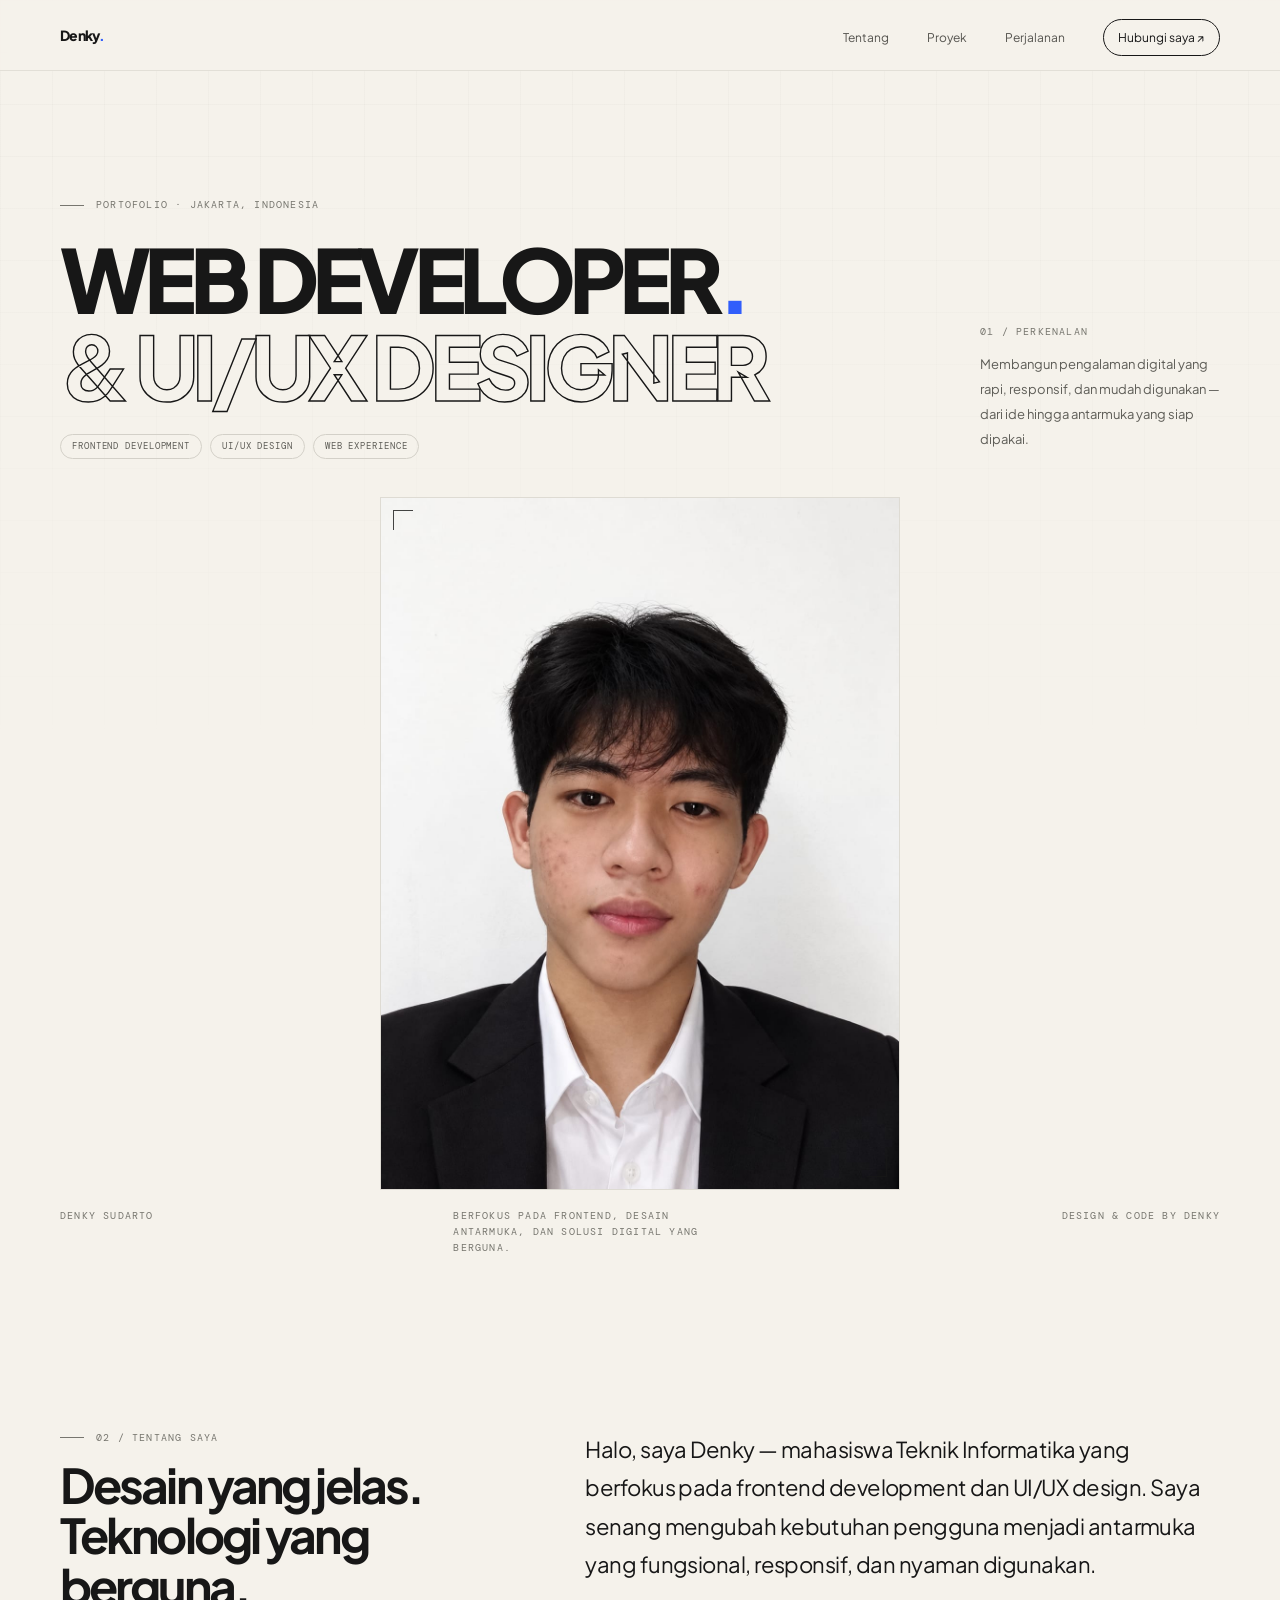
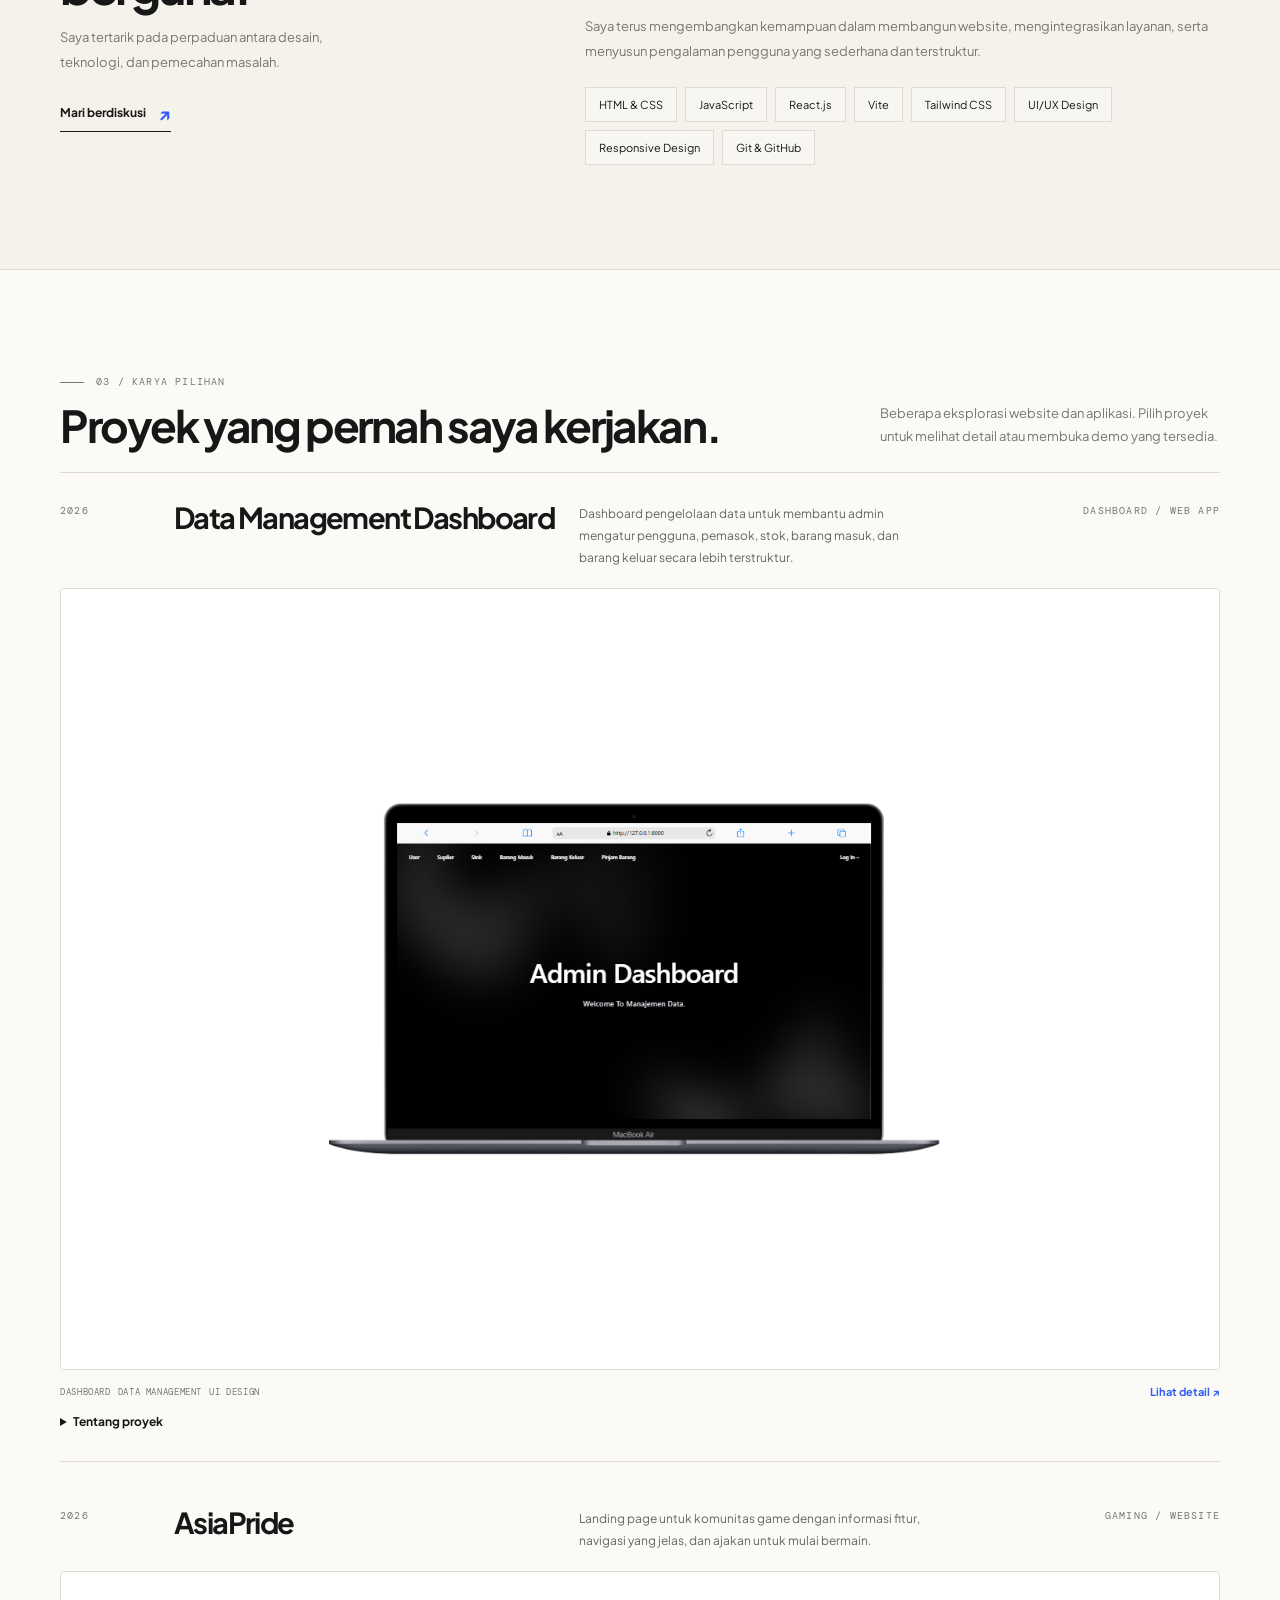
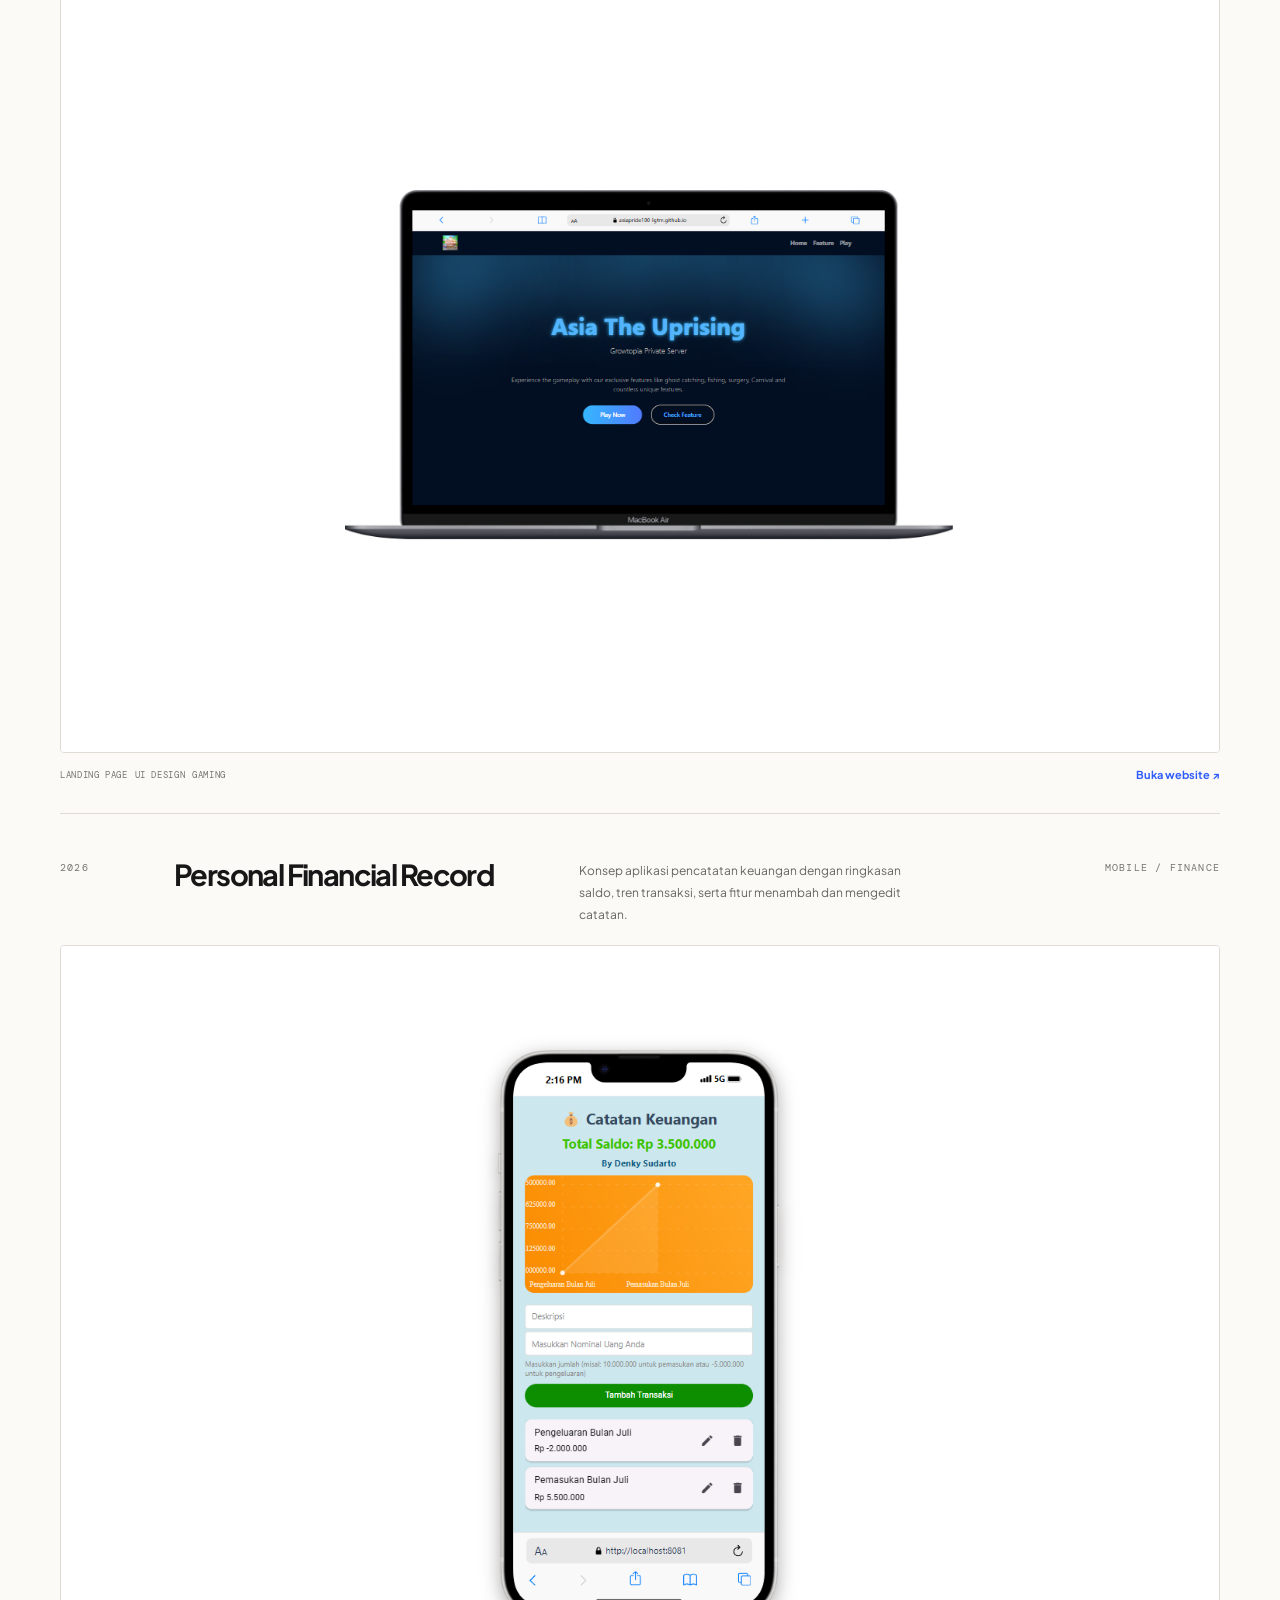
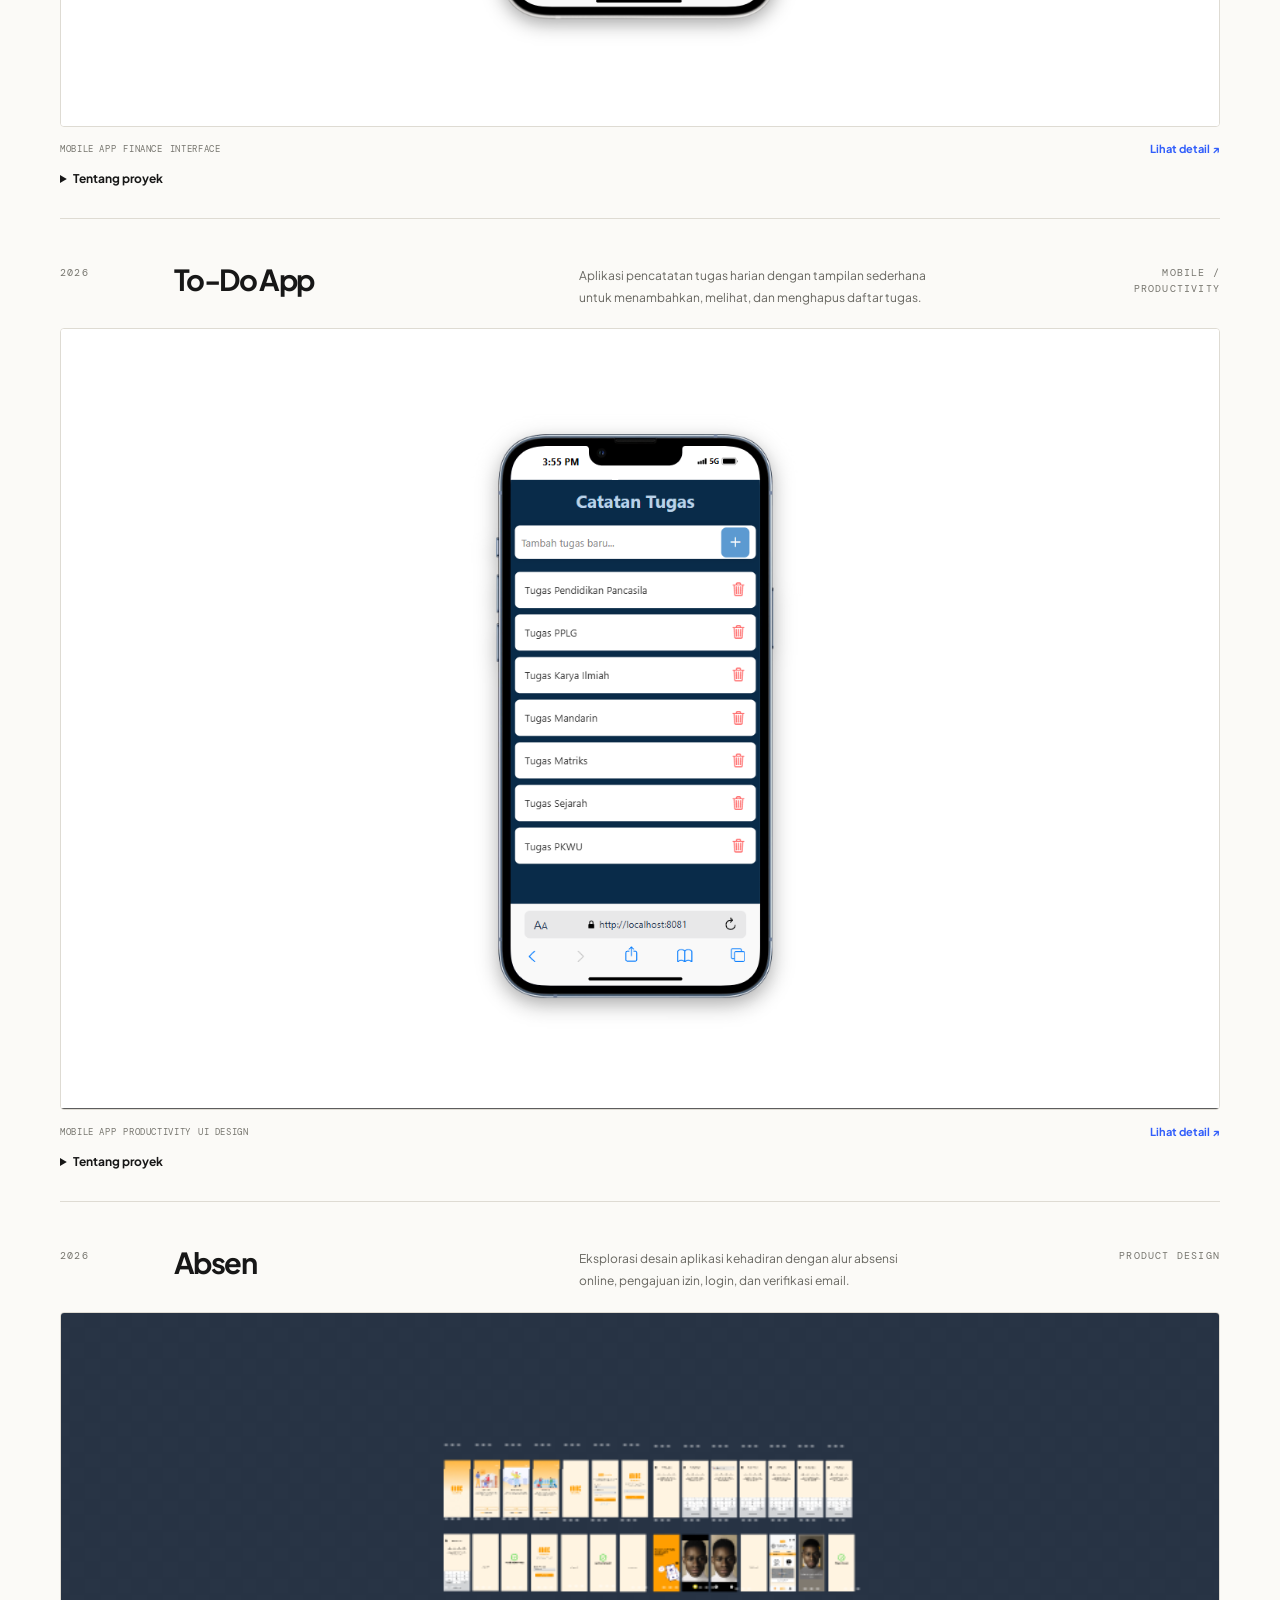
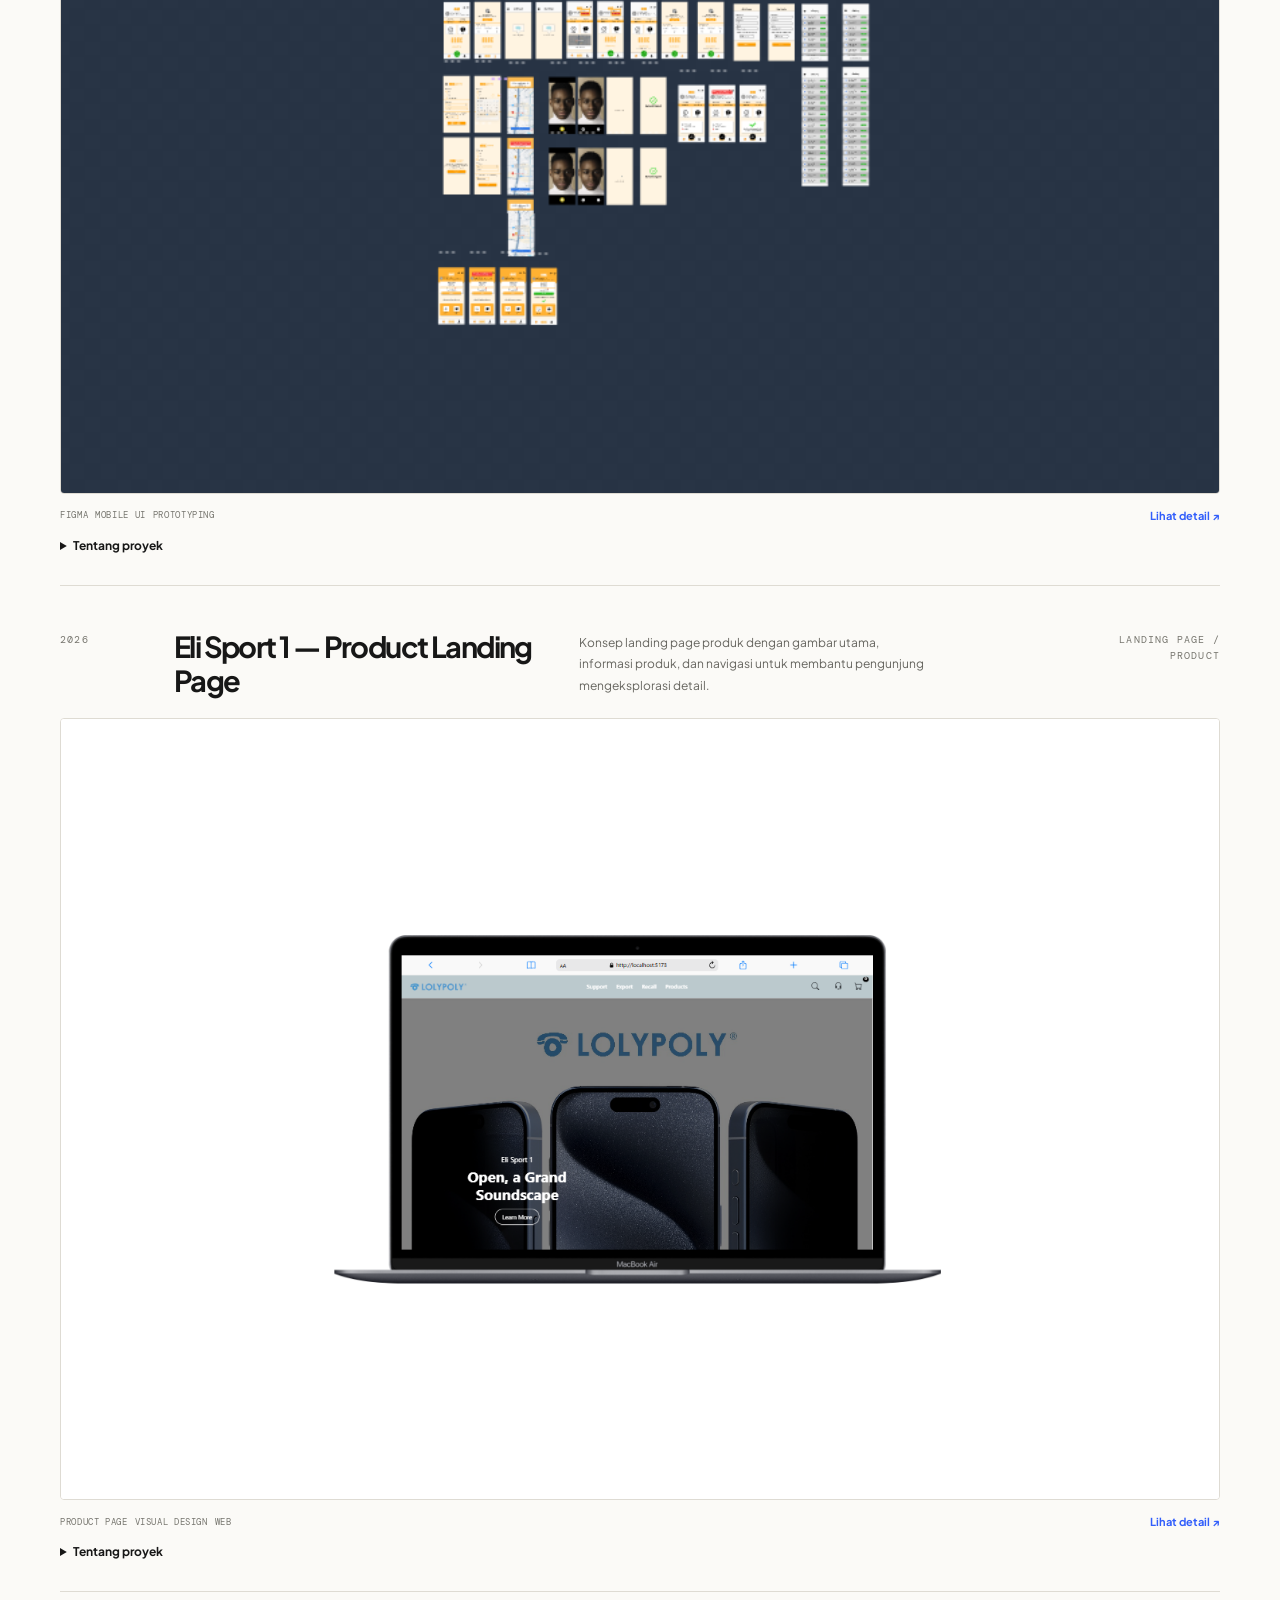
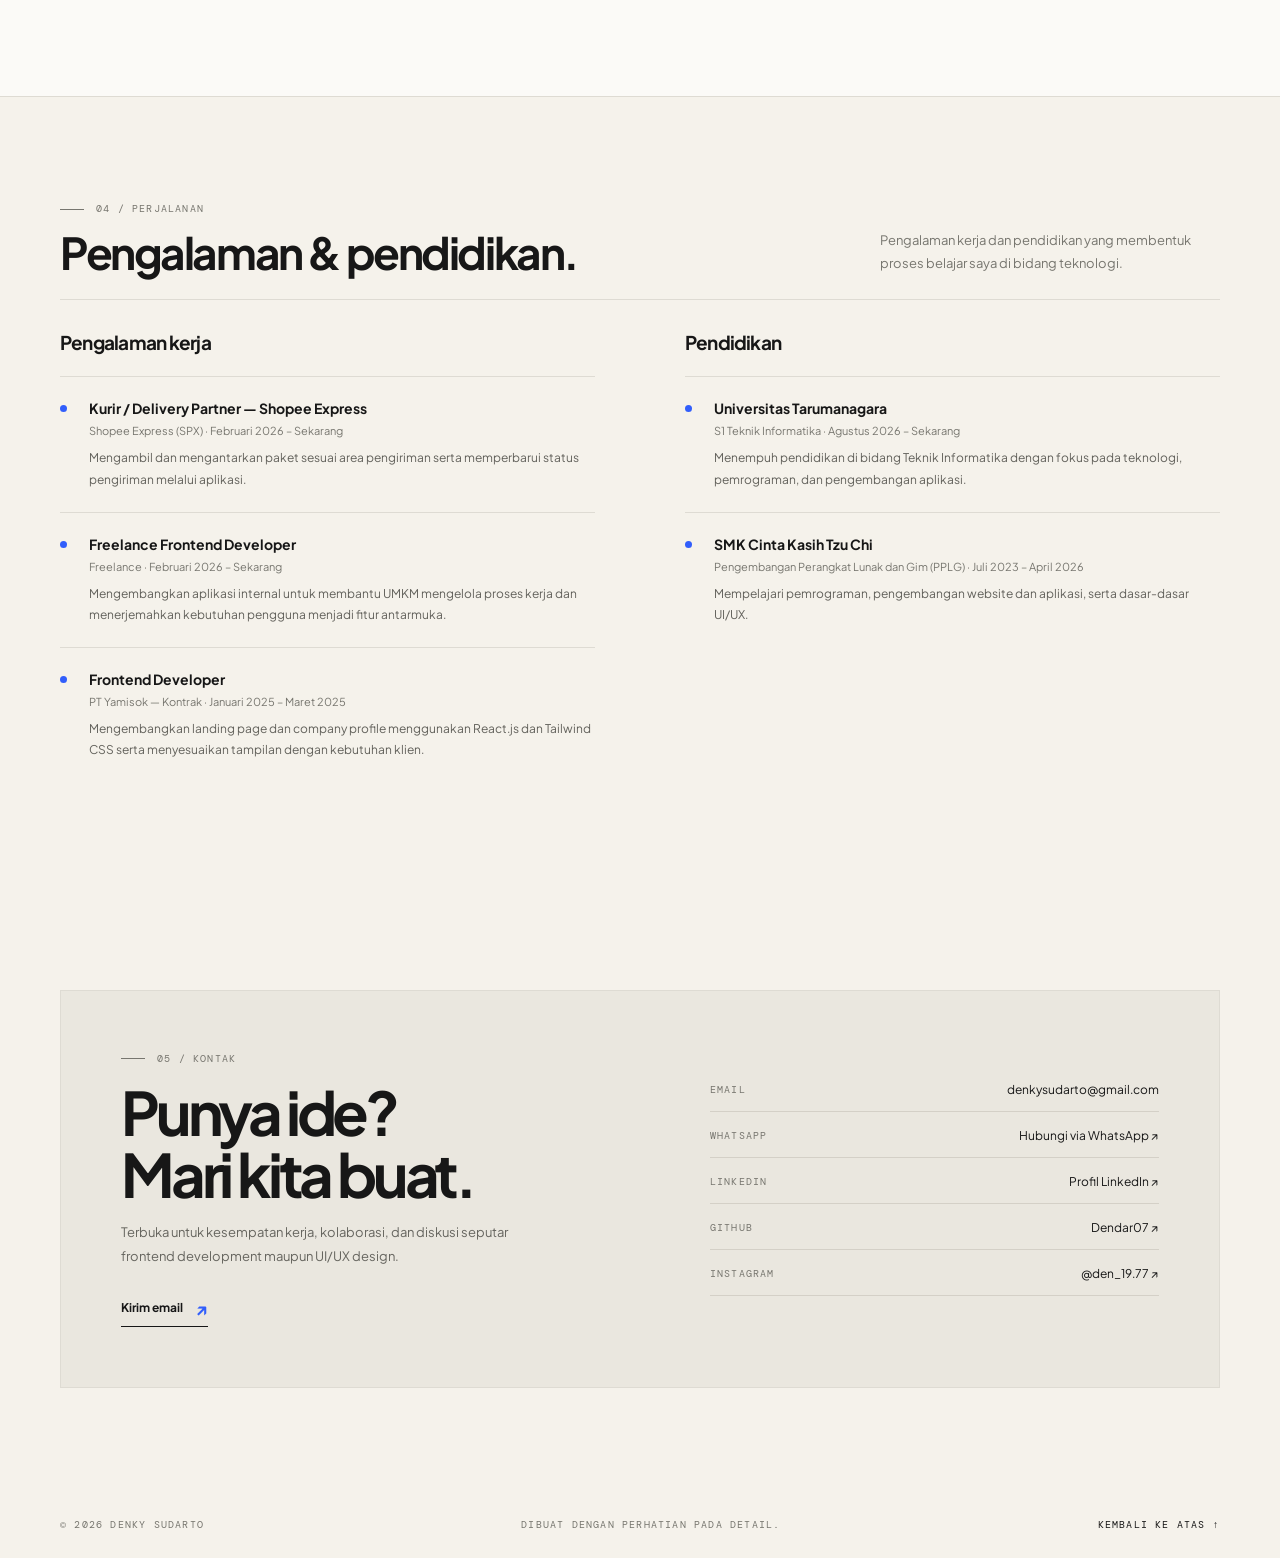
==== index_denky_updated.html @ bfb226ab "feat: improve PWA install support" ====
<!DOCTYPE html>
<html lang="id">
<head>
  <meta charset="UTF-8">
  <meta name="viewport" content="width=device-width, initial-scale=1">
  <meta name="theme-color" content="#f5f2eb">
  <meta name="description" content="Portofolio Denky Sudarto — mahasiswa Teknik Informatika, frontend developer, dan UI/UX designer.">
  <meta name="author" content="Denky Sudarto">
  <title>Denky Sudarto — Portfolio</title>

  <!-- Fast, readable typography with a system fallback if the font CDN is unavailable -->
  <link rel="preconnect" href="https://fonts.googleapis.com">
  <link rel="preconnect" href="https://fonts.gstatic.com" crossorigin>
  <link href="https://fonts.googleapis.com/css2?family=DM+Mono:wght@400;500&family=Plus+Jakarta+Sans:wght@400;500;600;700;800&display=swap" rel="stylesheet">

  <style>
    :root {
      color-scheme: light;
      --paper: #f5f2eb;
      --paper-soft: #fbfaf7;
      --ink: #171717;
      --muted: #77766f;
      --line: #dedbd3;
      --blue: #315efb;
      --blue-soft: #e8edff;
      --max: 1160px;
      --mono: "DM Mono", "SFMono-Regular", Consolas, monospace;
      --sans: "Plus Jakarta Sans", "Segoe UI", Arial, sans-serif;
    }

    *, *::before, *::after { box-sizing: border-box; }
    html { scroll-behavior: smooth; scroll-padding-top: 90px; }
    body {
      margin: 0;
      background: var(--paper);
      color: var(--ink);
      font-family: var(--sans);
      -webkit-font-smoothing: antialiased;
      text-rendering: optimizeLegibility;
    }
    body::before {
      content: "";
      position: fixed;
      inset: 0;
      pointer-events: none;
      z-index: -1;
      background-image:
        linear-gradient(to right, rgba(23,23,23,.025) 1px, transparent 1px),
        linear-gradient(to bottom, rgba(23,23,23,.025) 1px, transparent 1px);
      background-size: 52px 52px;
      mask-image: linear-gradient(to bottom, black, transparent 88%);
    }
    img { display: block; max-width: 100%; }
    a { color: inherit; text-decoration: none; }
    button, a { -webkit-tap-highlight-color: transparent; }
    button { font: inherit; }
    ::selection { background: var(--blue); color: white; }

    .container { width: min(var(--max), calc(100% - 64px)); margin-inline: auto; }
    .mono {
      font-family: var(--mono);
      text-transform: uppercase;
      letter-spacing: .12em;
      font-size: 10px;
      line-height: 1.6;
    }
    .muted { color: var(--muted); }
    .blue { color: var(--blue); }
    .eyebrow { display: flex; align-items: center; gap: 12px; color: var(--muted); }
    .eyebrow::before { content: ""; width: 24px; height: 1px; background: currentColor; }
    .section { padding-block: 104px; }
    .section-heading {
      display: flex; justify-content: space-between; align-items: end; gap: 24px;
      padding-bottom: 24px; border-bottom: 1px solid var(--line); margin-bottom: 30px;
    }
    .section-heading h2 { font-size: clamp(28px, 4vw, 44px); letter-spacing: -.055em; line-height: 1.05; margin: 12px 0 0; }
    .section-heading p { max-width: 340px; margin: 0; color: var(--muted); font-size: 13px; line-height: 1.8; }

    /* Navigation */
    .site-header {
      position: sticky; top: 0; z-index: 20;
      background: rgba(245,242,235,.88); backdrop-filter: blur(16px);
      border-bottom: 1px solid rgba(222,219,211,.8);
    }
    .nav { min-height: 70px; display: flex; align-items: center; justify-content: space-between; gap: 24px; }
    .brand { font-size: 14px; font-weight: 800; letter-spacing: -.05em; }
    .brand span { color: var(--blue); }
    .nav-links { display: flex; align-items: center; gap: clamp(18px, 3vw, 38px); padding: 0; margin: 0; list-style: none; }
    .nav-links a { color: #55544f; font-size: 12px; transition: color .2s ease; }
    .nav-links a:hover, .nav-links a:focus-visible { color: var(--blue); }
    .nav-contact { border: 1px solid var(--ink); padding: 10px 14px; border-radius: 999px; color: var(--ink) !important; }
    .menu-toggle { display: none; border: 1px solid var(--line); background: transparent; border-radius: 999px; padding: 9px 13px; cursor: pointer; }

    /* Hero */
    .hero { padding-top: clamp(68px, 10vw, 126px); padding-bottom: 70px; }
    .hero-top { display: grid; grid-template-columns: 1fr minmax(160px, 250px); align-items: end; gap: 30px; }
    .hero h1 {
      max-width: 850px; margin: 22px 0 20px;
      font-size: clamp(44px, 7.2vw, 88px); line-height: .99;
      font-weight: 800; letter-spacing: -.075em;
    }
    .hero h1 .outline { color: transparent; -webkit-text-stroke: 1.4px var(--ink); }
    .hero-intro { max-width: 240px; justify-self: end; margin-bottom: 8px; }
    .hero-intro p { margin: 12px 0 0; font-size: 13px; line-height: 1.9; color: #5e5d57; }
    .tag-row { display: flex; flex-wrap: wrap; gap: 8px; margin-top: 25px; }
    .tag {
      display: inline-flex; align-items: center; border: 1px solid #d3d0c8;
      border-radius: 999px; padding: 7px 11px; color: #5e5d57;
      font: 9px/1 var(--mono); letter-spacing: .1em; text-transform: uppercase;
    }

.hero-image-wrap {
  position: relative;
  width: 100%;
  max-width: 520px;
  margin: 38px auto 0;
  overflow: hidden;
  border: 1px solid var(--line);
  background: #f5f2eb;
}

.hero-image {
  display: block;
  width: 100%;
  height: auto;
  aspect-ratio: 3 / 4;
  object-fit: cover;
  object-position: center 30%;
  border: 0;
  background: #f5f2eb;
}
    .image-corner { position: absolute; width: 20px; height: 20px; border-color: white; opacity: .8; }
    .image-corner.tl { top: 12px; left: 12px; border-top: 1px solid; border-left: 1px solid; }
    .image-corner.br { bottom: 12px; right: 12px; border-bottom: 1px solid; border-right: 1px solid; }
    .hero-caption { display: grid; grid-template-columns: 1fr 1fr 1fr; align-items: start; gap: 20px; padding-top: 18px; }
    .hero-caption p { margin: 0; }
    .hero-caption .arrow { font-size: 25px; line-height: 1; }
    .hero-caption .caption-main { max-width: 250px; color: var(--muted); }
    .hero-caption .caption-end { justify-self: end; text-align: right; color: var(--muted); }

    /* About */
    .about-grid { display: grid; grid-template-columns: .8fr 1.2fr; gap: clamp(38px, 8vw, 110px); align-items: start; }
    .about-aside { position: sticky; top: 110px; }
    .about-aside h2 { margin: 14px 0; font-size: clamp(30px, 4vw, 48px); line-height: 1.05; letter-spacing: -.06em; }
    .about-aside p { color: var(--muted); font-size: 13px; line-height: 1.9; max-width: 300px; }
    .text-link { display: inline-flex; align-items: center; gap: 12px; margin-top: 14px; padding-bottom: 7px; border-bottom: 1px solid var(--ink); font-size: 12px; font-weight: 700; }
    .text-link span { color: var(--blue); font-size: 18px; transition: transform .2s; }
    .text-link:hover span { transform: translate(3px, -3px); }
    .about-copy { font-size: clamp(17px, 2vw, 22px); line-height: 1.75; letter-spacing: -.025em; margin: 0 0 30px; }
    .skill-list { display: flex; flex-wrap: wrap; gap: 8px; padding: 0; margin: 24px 0 0; list-style: none; }
    .skill-list li { padding: 10px 13px; border: 1px solid var(--line); background: rgba(255,255,255,.35); font-size: 11px; }

    /* Projects */
    .projects { background: var(--paper-soft); border-block: 1px solid var(--line); }
    .project-list { display: grid; gap: 46px; }
    .project { padding-bottom: 32px; border-bottom: 1px solid var(--line); }
    .project-meta {
      display: grid; grid-template-columns: 90px minmax(170px, .8fr) minmax(180px, 1fr) 140px;
      align-items: start; gap: 24px; margin-bottom: 20px;
    }
    .project-year, .project-type { color: var(--muted); }
    .project-title { margin: -3px 0 0; font-size: clamp(20px, 2.5vw, 29px); line-height: 1.2; letter-spacing: -.055em; }
    .project-description { margin: 0; max-width: 350px; color: #66655f; font-size: 12px; line-height: 1.8; }
    .project-type { text-align: right; }
    .project-visual {
      position: relative; display: block; overflow: hidden; border-radius: 4px;
      background: #e6e3dc; border: 1px solid var(--line);
    }
    .project-visual img {
      width: 100%; aspect-ratio: 2.05 / 1; object-fit: cover;
      transition: transform .55s cubic-bezier(.2,.7,.2,1); background: #e6e3dc;
    }
    .project-visual:hover img { transform: scale(1.025); }
    .project-visual::after { content: "↗"; position: absolute; right: 18px; bottom: 18px; width: 38px; height: 38px; display: grid; place-items: center; border-radius: 50%; background: var(--paper); color: var(--ink); font-size: 19px; opacity: 0; transform: translateY(5px); transition: .2s ease; }
    .project-visual:hover::after, .project-visual:focus-visible::after { opacity: 1; transform: translateY(0); }
    .project-bottom { display: flex; justify-content: space-between; gap: 18px; align-items: center; margin-top: 15px; }
    .tech-tags { display: flex; flex-wrap: wrap; gap: 7px; }
    .tech-tags span { color: var(--muted); font: 9px var(--mono); text-transform: uppercase; letter-spacing: .07em; }
    .project-link { color: var(--blue); font-size: 11px; font-weight: 700; white-space: nowrap; }

    /* Experience / education */
    .timeline-grid { display: grid; grid-template-columns: 1fr 1fr; gap: clamp(35px, 7vw, 90px); }
    .timeline-column h3 { font-size: 19px; letter-spacing: -.04em; margin: 0 0 22px; }
    .timeline-item { display: grid; grid-template-columns: 14px 1fr; gap: 15px; padding: 21px 0; border-top: 1px solid var(--line); }
    .timeline-dot { width: 7px; height: 7px; margin-top: 7px; border-radius: 50%; background: var(--blue); }
    .timeline-item h4 { margin: 0; font-size: 14px; line-height: 1.5; }
    .timeline-meta { margin: 5px 0; color: var(--muted); font-size: 11px; }
    .timeline-date { color: var(--muted); }
    .timeline-item p:last-child { margin: 10px 0 0; color: #62615b; font-size: 12px; line-height: 1.8; }

    /* Contact / footer */
    .contact-panel { display: grid; grid-template-columns: 1.1fr .9fr; gap: 40px; padding: clamp(28px, 5vw, 60px); background: #eae7df; border: 1px solid var(--line); }
    .contact-panel h2 { max-width: 560px; margin: 14px 0; font-size: clamp(34px, 5vw, 60px); line-height: 1.04; letter-spacing: -.07em; }
    .contact-panel p { max-width: 410px; color: #66655f; font-size: 13px; line-height: 1.9; }
    .contact-details { display: flex; flex-direction: column; justify-content: center; gap: 16px; }
    .contact-row { display: flex; justify-content: space-between; gap: 18px; padding-bottom: 13px; border-bottom: 1px solid #d4d0c7; font-size: 12px; }
    .contact-row span:first-child { color: var(--muted); }
    .contact-row a { text-align: right; overflow-wrap: anywhere; }
    .contact-row a:hover { color: var(--blue); }
    .footer { padding-block: 25px; }
    .footer-inner { display: flex; justify-content: space-between; gap: 20px; color: var(--muted); }
    .footer p { margin: 0; }
    .back-top { color: var(--ink); }

    /* Reveal is intentionally subtle and degrades gracefully without JS */
    .reveal { opacity: 1; transform: none; }
    .js .reveal { opacity: 0; transform: translateY(14px); transition: opacity .65s ease, transform .65s ease; }
    .js .reveal.is-visible { opacity: 1; transform: translateY(0); }

    @media (prefers-reduced-motion: reduce) {
      *, *::before, *::after { scroll-behavior: auto !important; animation-duration: .01ms !important; transition-duration: .01ms !important; }
      .js .reveal { opacity: 1; transform: none; }
    }
    @media (max-width: 800px) {
      .container { width: min(100% - 40px, var(--max)); }
      .section { padding-block: 76px; }
      .hero-top { grid-template-columns: 1fr; gap: 8px; }
      .hero-intro { justify-self: start; max-width: 420px; }
      .hero h1 { font-size: clamp(42px, 10vw, 72px); }
      .hero-caption { grid-template-columns: 30px 1fr; }
      .hero-caption .caption-end { display: none; }
      .about-grid { grid-template-columns: 1fr; gap: 26px; }
      .about-aside { position: static; }
      .about-aside p { max-width: 500px; }
      .project-meta { grid-template-columns: 60px 1fr; gap: 10px 18px; }
      .project-title { grid-column: 2; grid-row: 1; }
      .project-year { grid-column: 1; grid-row: 1; }
      .project-description { grid-column: 2; }
      .project-type { grid-column: 2; text-align: left; }
      .timeline-grid { gap: 35px; }
      .contact-panel { grid-template-columns: 1fr; }
    }
    @media (max-width: 600px) {
      .container { width: calc(100% - 32px); }
      .nav { min-height: 62px; }
      .menu-toggle { display: inline-flex; }
      .nav-links {
        display: none; position: absolute; top: 61px; left: 0; right: 0;
        flex-direction: column; align-items: stretch; gap: 0; padding: 8px 16px 16px;
        background: var(--paper); border-bottom: 1px solid var(--line);
      }
      .nav-links.open { display: flex; }
      .nav-links li a { display: block; padding: 13px 4px; }
      .nav-contact { border: 0; padding: 13px 4px; }
      .hero { padding-top: 64px; padding-bottom: 45px; }
      .hero h1 { font-size: clamp(38px, 11vw, 58px); }
      .hero-image { height: 260px; }
        .hero-image-wrap {
    max-width: 100%;
    margin: 24px auto 0;
  }
      .hero-caption { padding-top: 14px; }
      .section { padding-block: 62px; }
      .section-heading { display: block; }
      .section-heading p { margin-top: 16px; }
      .project-list { gap: 32px; }
      .project-visual img { aspect-ratio: 1.25 / 1; }
      .project-bottom { align-items: flex-start; flex-direction: column; }
      .timeline-grid { grid-template-columns: 1fr; }
      .contact-panel { padding: 24px 20px; }
      .footer-inner { flex-direction: column; }
    }
  </style>
  <script>document.documentElement.classList.add('js');</script>
</head>
<body id="top">
  <header class="site-header">
    <nav class="nav container" aria-label="Navigasi utama">
      <a class="brand" href="#top" aria-label="Denky, kembali ke atas">Denky<span>.</span></a>
      <button class="menu-toggle" type="button" aria-expanded="false" aria-controls="nav-links">Menu</button>
      <ul class="nav-links" id="nav-links">
        <li><a href="#about">Tentang</a></li>
        <li><a href="#projects">Proyek</a></li>
        <li><a href="#experience">Perjalanan</a></li>
        <li><a class="nav-contact" href="#contact">Hubungi saya ↗</a></li>
      </ul>
    </nav>
  </header>

  <main>
    <section class="hero container" id="home">
      <div class="hero-top">
        <div>
          <div class="eyebrow mono">Portofolio · Jakarta, Indonesia</div>
          <h1>WEB DEVELOPER<span class="blue">.</span><br><span class="outline">& UI/UX DESIGNER</span></h1>
          <div class="tag-row" aria-label="Fokus keahlian">
            <span class="tag">Frontend Development</span>
            <span class="tag">UI/UX Design</span>
            <span class="tag">Web Experience</span>
          </div>
        </div>
        <aside class="hero-intro">
          <span class="mono muted">01 / Perkenalan</span>
          <p>Membangun pengalaman digital yang rapi, responsif, dan mudah digunakan — dari ide hingga antarmuka yang siap dipakai.</p>
        </aside>
      </div>

      <div class="hero-image-wrap reveal">
        <!-- Keep the existing image path from your project. Replace it with your preferred portrait if needed. -->
        <img class="hero-image" src="images/about-photo.jpg" alt="Foto Denky Sudarto" fetchpriority="high" decoding="async" width="1600" height="800"
             onerror="this.onerror=null;this.src='images/about-photo@2x.jpg';">
        <span class="image-corner tl" aria-hidden="true"></span>
        <span class="image-corner br" aria-hidden="true"></span>
      </div>
      <div class="hero-caption">
        <p class="mono caption-main">Denky Sudarto</p>
        <p class="mono caption-main">Berfokus pada frontend, desain antarmuka, dan solusi digital yang berguna.</p>
        <p class="mono caption-end">Design & code by Denky</p>
      </div>
    </section>

    <section class="section container" id="about">
      <div class="about-grid">
        <div class="about-aside reveal">
          <div class="eyebrow mono">02 / Tentang saya</div>
          <h2>Desain yang jelas.<br>Teknologi yang berguna.</h2>
          <p>Saya tertarik pada perpaduan antara desain, teknologi, dan pemecahan masalah.</p>
          <a class="text-link" href="https://wa.me/6285781839145" target="_blank" rel="noreferrer">Mari berdiskusi <span>↗</span></a>
        </div>
        <div class="reveal">
          <p class="about-copy">Halo, saya Denky — mahasiswa Teknik Informatika yang berfokus pada frontend development dan UI/UX design. Saya senang mengubah kebutuhan pengguna menjadi antarmuka yang fungsional, responsif, dan nyaman digunakan.</p>
          <p class="muted" style="font-size:13px;line-height:1.9;margin:0">Saya terus mengembangkan kemampuan dalam membangun website, mengintegrasikan layanan, serta menyusun pengalaman pengguna yang sederhana dan terstruktur.</p>
          <ul class="skill-list" aria-label="Keahlian">
            <li>HTML & CSS</li><li>JavaScript</li><li>React.js</li><li>Vite</li>
            <li>Tailwind CSS</li><li>UI/UX Design</li><li>Responsive Design</li><li>Git & GitHub</li>
          </ul>
        </div>
      </div>
    </section>

    <section class="section projects" id="projects">
      <div class="container">
        <div class="section-heading reveal">
          <div>
            <div class="eyebrow mono">03 / Karya pilihan</div>
            <h2>Proyek yang pernah saya kerjakan.</h2>
          </div>
          <p>Beberapa eksplorasi website dan aplikasi. Pilih proyek untuk melihat detail atau membuka demo yang tersedia.</p>
        </div>

        <div class="project-list">
          <article class="project reveal">
            <div class="project-meta">
              <span class="project-year mono">2026</span>
              <h3 class="project-title">Data Management Dashboard</h3>
              <p class="project-description">Dashboard pengelolaan data untuk membantu admin mengatur pengguna, pemasok, stok, barang masuk, dan barang keluar secara lebih terstruktur.</p>
              <span class="project-type mono">Dashboard / Web App</span>
            </div>
            <a class="project-visual" href="#project-dashboard" aria-label="Lihat detail Data Management Dashboard">
              <img src="images/portfolio/project-1.jpg" alt="Preview Data Management Dashboard" loading="lazy" decoding="async" width="1600" height="780">
            </a>
            <div class="project-bottom">
              <div class="tech-tags"><span>Dashboard</span><span>Data Management</span><span>UI Design</span></div>
              <a class="project-link" href="#project-dashboard">Lihat detail ↗</a>
            </div>
            <details id="project-dashboard" style="margin-top:16px">
              <summary style="cursor:pointer;font-size:12px;font-weight:700">Tentang proyek</summary>
              <p class="project-description" style="margin-top:12px">Dashboard ini dirancang untuk memudahkan akses ke data pengguna, pemasok, stok, barang masuk, barang keluar, dan peminjaman barang. Catatan teknologi pada versi sebelumnya mencakup Laravel, Tailwind CSS, dan Vue.js.</p>
            </details>
          </article>

          <article class="project reveal">
            <div class="project-meta">
              <span class="project-year mono">2026</span>
              <h3 class="project-title">AsiaPride</h3>
              <p class="project-description">Landing page untuk komunitas game dengan informasi fitur, navigasi yang jelas, dan ajakan untuk mulai bermain.</p>
              <span class="project-type mono">Gaming / Website</span>
            </div>
            <a class="project-visual" href="https://asiapride100-lgtm.github.io/asiapride/" target="_blank" rel="noreferrer" aria-label="Buka website AsiaPride">
              <img src="images/portfolio/project-2.jpg" alt="Preview website AsiaPride" loading="lazy" decoding="async" width="1600" height="780">
            </a>
            <div class="project-bottom">
              <div class="tech-tags"><span>Landing Page</span><span>UI Design</span><span>Gaming</span></div>
              <a class="project-link" href="https://asiapride100-lgtm.github.io/asiapride/" target="_blank" rel="noreferrer">Buka website ↗</a>
            </div>
          </article>

          <article class="project reveal">
            <div class="project-meta">
              <span class="project-year mono">2026</span>
              <h3 class="project-title">Personal Financial Record</h3>
              <p class="project-description">Konsep aplikasi pencatatan keuangan dengan ringkasan saldo, tren transaksi, serta fitur menambah dan mengedit catatan.</p>
              <span class="project-type mono">Mobile / Finance</span>
            </div>
            <a class="project-visual" href="#project-finance" aria-label="Lihat detail Personal Financial Record">
              <img src="images/portfolio/project-3.jpg" alt="Preview Personal Financial Record" loading="lazy" decoding="async" width="1600" height="780">
            </a>
            <div class="project-bottom">
              <div class="tech-tags"><span>Mobile App</span><span>Finance</span><span>Interface</span></div>
              <a class="project-link" href="#project-finance">Lihat detail ↗</a>
            </div>
            <details id="project-finance" style="margin-top:16px">
              <summary style="cursor:pointer;font-size:12px;font-weight:700">Tentang proyek</summary>
              <p class="project-description" style="margin-top:12px">Antarmuka aplikasi keuangan personal untuk melihat saldo, tren pemasukan dan pengeluaran, serta daftar transaksi. Deskripsi awal menyebut React Native.</p>
            </details>
          </article>

          <article class="project reveal">
            <div class="project-meta">
              <span class="project-year mono">2026</span>
              <h3 class="project-title">To-Do App</h3>
              <p class="project-description">Aplikasi pencatatan tugas harian dengan tampilan sederhana untuk menambahkan, melihat, dan menghapus daftar tugas.</p>
              <span class="project-type mono">Mobile / Productivity</span>
            </div>
            <a class="project-visual" href="#project-todo" aria-label="Lihat detail To-Do App">
              <img src="images/portfolio/project-4.jpg" alt="Preview To-Do App" loading="lazy" decoding="async" width="1600" height="780">
            </a>
            <div class="project-bottom">
              <div class="tech-tags"><span>Mobile App</span><span>Productivity</span><span>UI Design</span></div>
              <a class="project-link" href="#project-todo">Lihat detail ↗</a>
            </div>
            <details id="project-todo" style="margin-top:16px">
              <summary style="cursor:pointer;font-size:12px;font-weight:700">Tentang proyek</summary>
              <p class="project-description" style="margin-top:12px">Aplikasi tugas dengan daftar item, input untuk menambah tugas, serta aksi hapus pada setiap item. Deskripsi awal menyebut React Native.</p>
            </details>
          </article>

          <article class="project reveal">
            <div class="project-meta">
              <span class="project-year mono">2026</span>
              <h3 class="project-title">Absen</h3>
              <p class="project-description">Eksplorasi desain aplikasi kehadiran dengan alur absensi online, pengajuan izin, login, dan verifikasi email.</p>
              <span class="project-type mono">Product Design</span>
            </div>
            <a class="project-visual" href="#project-absen" aria-label="Lihat detail desain Absen">
              <img src="images/portfolio/project-5.jpg" alt="Preview desain aplikasi Absen" loading="lazy" decoding="async" width="1600" height="780">
            </a>
            <div class="project-bottom">
              <div class="tech-tags"><span>Figma</span><span>Mobile UI</span><span>Prototyping</span></div>
              <a class="project-link" href="#project-absen">Lihat detail ↗</a>
            </div>
            <details id="project-absen" style="margin-top:16px">
              <summary style="cursor:pointer;font-size:12px;font-weight:700">Tentang proyek</summary>
              <p class="project-description" style="margin-top:12px">Konsep desain aplikasi absensi dengan alur login, verifikasi email, absensi online, absensi dari rumah, dan pengajuan izin. Deskripsi awal menyebut Figma.</p>
            </details>
          </article>

          <article class="project reveal">
            <div class="project-meta">
              <span class="project-year mono">2026</span>
              <h3 class="project-title">Eli Sport 1 — Product Landing Page</h3>
              <p class="project-description">Konsep landing page produk dengan gambar utama, informasi produk, dan navigasi untuk membantu pengunjung mengeksplorasi detail.</p>
              <span class="project-type mono">Landing Page / Product</span>
            </div>
            <a class="project-visual" href="#project-eli" aria-label="Lihat detail landing page Eli Sport 1">
              <img src="images/portfolio/project-6.jpg" alt="Preview landing page Eli Sport 1" loading="lazy" decoding="async" width="1600" height="780">
            </a>
            <div class="project-bottom">
              <div class="tech-tags"><span>Product Page</span><span>Visual Design</span><span>Web</span></div>
              <a class="project-link" href="#project-eli">Lihat detail ↗</a>
            </div>
            <details id="project-eli" style="margin-top:16px">
              <summary style="cursor:pointer;font-size:12px;font-weight:700">Tentang proyek</summary>
              <p class="project-description" style="margin-top:12px">Landing page produk yang menampilkan gambar perangkat, pengenalan produk, dan navigasi menuju informasi tambahan. Tautan demo belum dicantumkan pada materi sumber.</p>
            </details>
          </article>
        </div>
      </div>
    </section>

    <section class="section container" id="experience">
      <div class="section-heading reveal">
        <div>
          <div class="eyebrow mono">04 / Perjalanan</div>
          <h2>Pengalaman & pendidikan.</h2>
        </div>
        <p>Pengalaman kerja dan pendidikan yang membentuk proses belajar saya di bidang teknologi.</p>
      </div>
      <div class="timeline-grid">
        <div class="timeline-column reveal">
          <h3>Pengalaman kerja</h3>
          <article class="timeline-item">
            <span class="timeline-dot" aria-hidden="true"></span>
            <div>
              <h4>Kurir / Delivery Partner — Shopee Express</h4>
              <p class="timeline-meta">Shopee Express (SPX) · <span class="timeline-date">Februari 2026 – Sekarang</span></p>
              <p>Mengambil dan mengantarkan paket sesuai area pengiriman serta memperbarui status pengiriman melalui aplikasi.</p>
            </div>
          </article>
          <article class="timeline-item">
            <span class="timeline-dot" aria-hidden="true"></span>
            <div>
              <h4>Freelance Frontend Developer</h4>
              <p class="timeline-meta">Freelance · <span class="timeline-date">Februari 2026 – Sekarang</span></p>
              <p>Mengembangkan aplikasi internal untuk membantu UMKM mengelola proses kerja dan menerjemahkan kebutuhan pengguna menjadi fitur antarmuka.</p>
            </div>
          </article>
          <article class="timeline-item">
            <span class="timeline-dot" aria-hidden="true"></span>
            <div>
              <h4>Frontend Developer</h4>
              <p class="timeline-meta">PT Yamisok — Kontrak · <span class="timeline-date">Januari 2025 – Maret 2025</span></p>
              <p>Mengembangkan landing page dan company profile menggunakan React.js dan Tailwind CSS serta menyesuaikan tampilan dengan kebutuhan klien.</p>
            </div>
          </article>
        </div>
        <div class="timeline-column reveal">
          <h3>Pendidikan</h3>
          <article class="timeline-item">
            <span class="timeline-dot" aria-hidden="true"></span>
            <div>
              <h4>Universitas Tarumanagara</h4>
              <p class="timeline-meta">S1 Teknik Informatika · <span class="timeline-date">Agustus 2026 – Sekarang</span></p>
              <p>Menempuh pendidikan di bidang Teknik Informatika dengan fokus pada teknologi, pemrograman, dan pengembangan aplikasi.</p>
            </div>
          </article>
          <article class="timeline-item">
            <span class="timeline-dot" aria-hidden="true"></span>
            <div>
              <h4>SMK Cinta Kasih Tzu Chi</h4>
              <p class="timeline-meta">Pengembangan Perangkat Lunak dan Gim (PPLG) · <span class="timeline-date">Juli 2023 – April 2026</span></p>
              <p>Mempelajari pemrograman, pengembangan website dan aplikasi, serta dasar-dasar UI/UX.</p>
            </div>
          </article>
        </div>
      </div>
    </section>

    <section class="section container" id="contact">
      <div class="contact-panel reveal">
        <div>
          <div class="eyebrow mono">05 / Kontak</div>
          <h2>Punya ide?<br>Mari kita buat.</h2>
          <p>Terbuka untuk kesempatan kerja, kolaborasi, dan diskusi seputar frontend development maupun UI/UX design.</p>
          <a class="text-link" href="mailto:denkysudarto@gmail.com">Kirim email <span>↗</span></a>
        </div>
        <div class="contact-details">
          <div class="contact-row"><span class="mono">Email</span><a href="mailto:denkysudarto@gmail.com">denkysudarto@gmail.com</a></div>
          <div class="contact-row"><span class="mono">WhatsApp</span><a href="https://wa.me/6285781839145" target="_blank" rel="noreferrer">Hubungi via WhatsApp ↗</a></div>
          <div class="contact-row"><span class="mono">LinkedIn</span><a href="https://www.linkedin.com/in/denky-sudarto-95b183343/" target="_blank" rel="noreferrer">Profil LinkedIn ↗</a></div>
          <div class="contact-row"><span class="mono">GitHub</span><a href="https://github.com/Dendar07/" target="_blank" rel="noreferrer">Dendar07 ↗</a></div>
          <div class="contact-row"><span class="mono">Instagram</span><a href="https://www.instagram.com/den_19.77/" target="_blank" rel="noreferrer">@den_19.77 ↗</a></div>
        </div>
      </div>
    </section>
  </main>

  <footer class="footer">
    <div class="footer-inner container">
      <p class="mono">© <span id="year">2026</span> Denky Sudarto</p>
      <p class="mono">Dibuat dengan perhatian pada detail.</p>
      <a class="mono back-top" href="#top">Kembali ke atas ↑</a>
    </div>
  </footer>

  <script>
    // Mobile navigation
    const menuToggle = document.querySelector('.menu-toggle');
    const navLinks = document.querySelector('.nav-links');
    menuToggle?.addEventListener('click', () => {
      const isOpen = navLinks.classList.toggle('open');
      menuToggle.setAttribute('aria-expanded', String(isOpen));
    });
    navLinks?.querySelectorAll('a').forEach(link => {
      link.addEventListener('click', () => {
        navLinks.classList.remove('open');
        menuToggle?.setAttribute('aria-expanded', 'false');
      });
    });

    // Update footer year automatically
    document.getElementById('year').textContent = new Date().getFullYear();

    // Subtle reveal animation; content remains visible if IntersectionObserver is unavailable
    const revealItems = document.querySelectorAll('.reveal');
    if ('IntersectionObserver' in window && !window.matchMedia('(prefers-reduced-motion: reduce)').matches) {
      const observer = new IntersectionObserver((entries, obs) => {
        entries.forEach(entry => {
          if (entry.isIntersecting) {
            entry.target.classList.add('is-visible');
            obs.unobserve(entry.target);
          }
        });
      }, { threshold: 0.08, rootMargin: '0px 0px -30px 0px' });
      revealItems.forEach(item => observer.observe(item));
    } else {
      revealItems.forEach(item => item.classList.add('is-visible'));
    }
  </script>
</body>
</html>
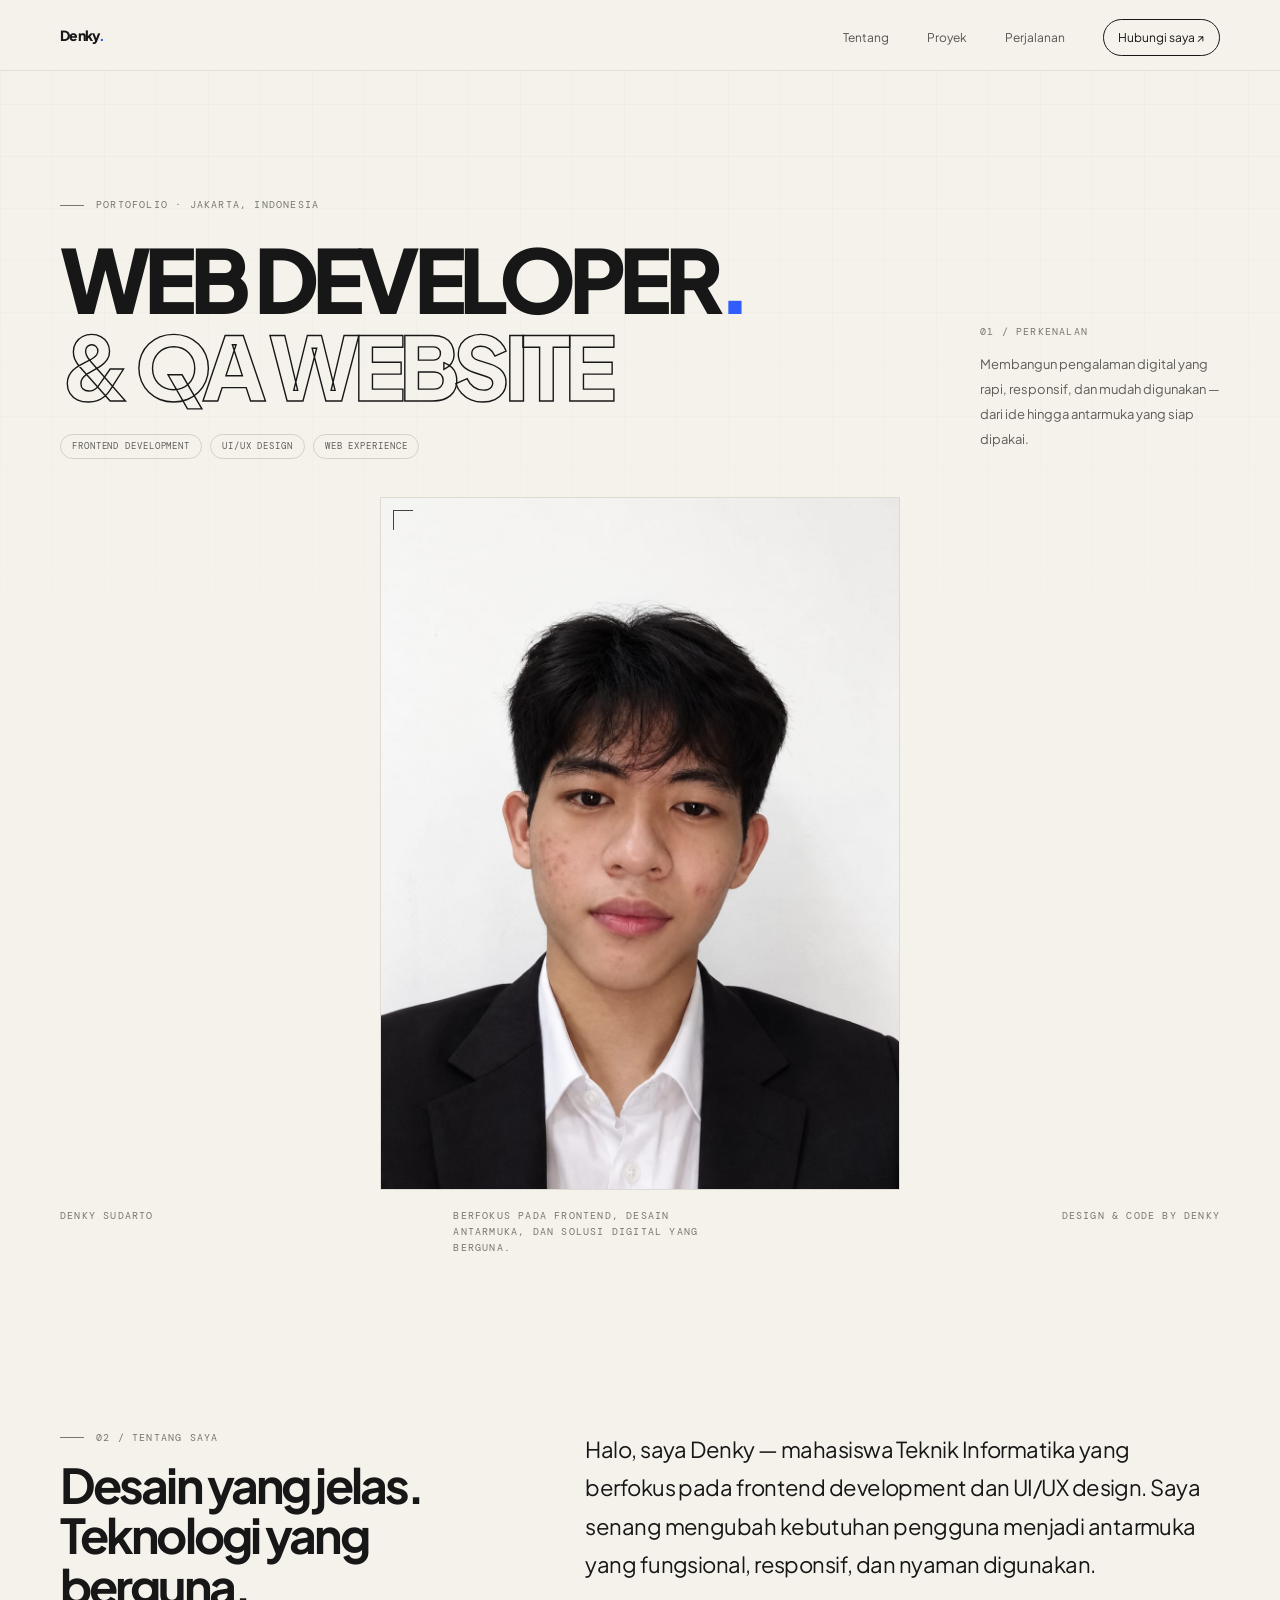
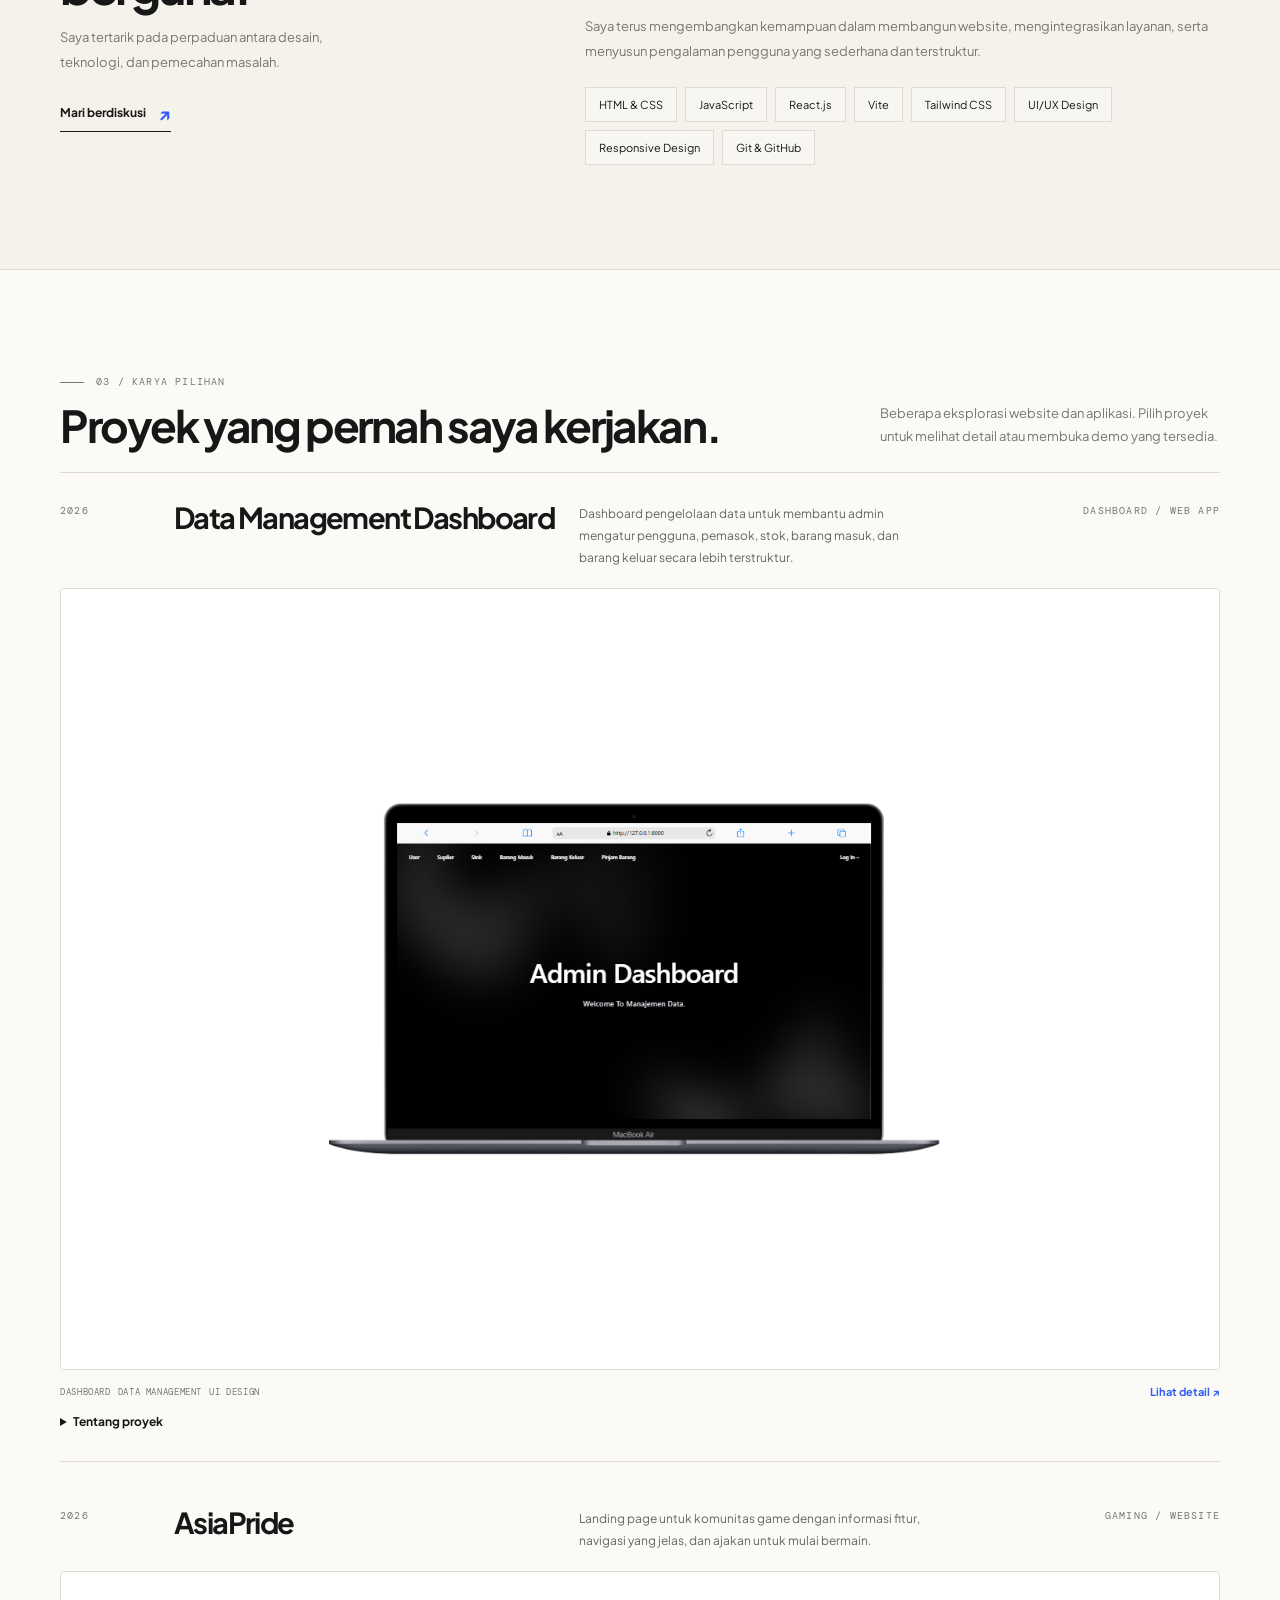
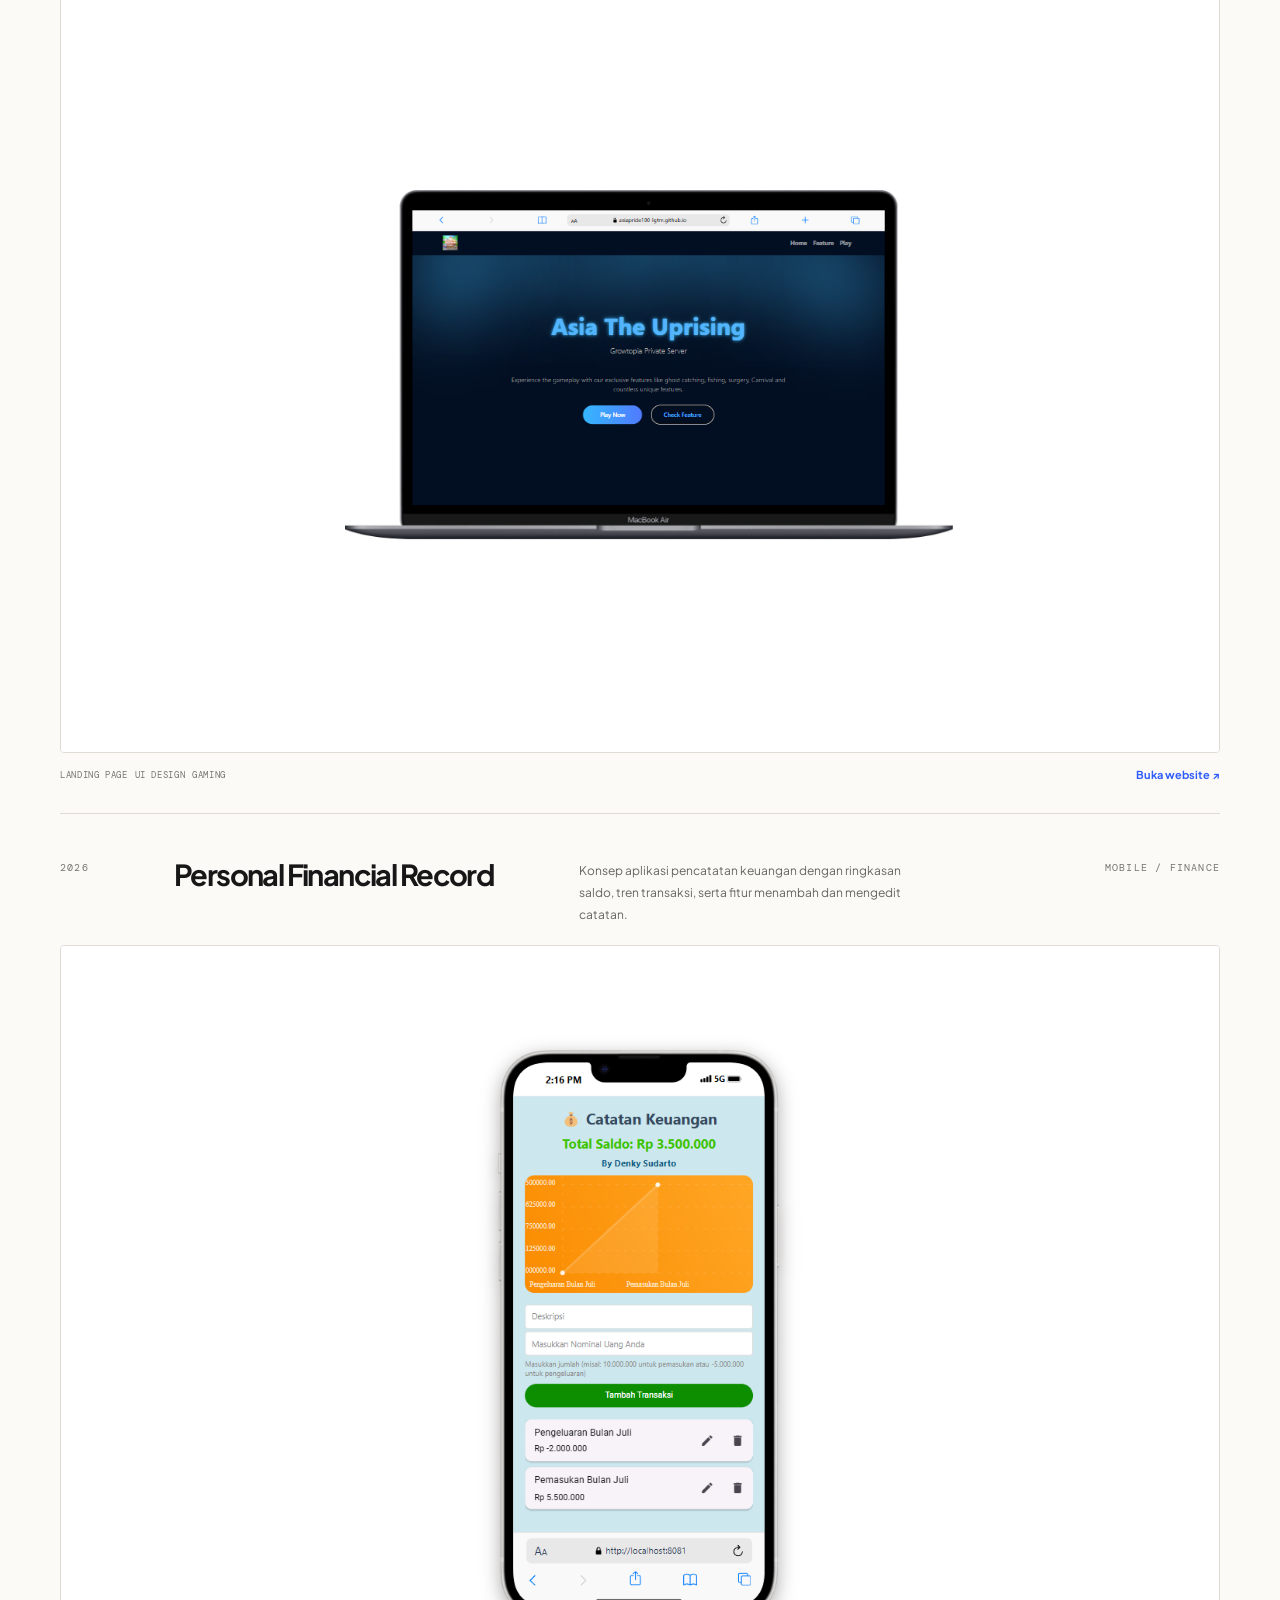
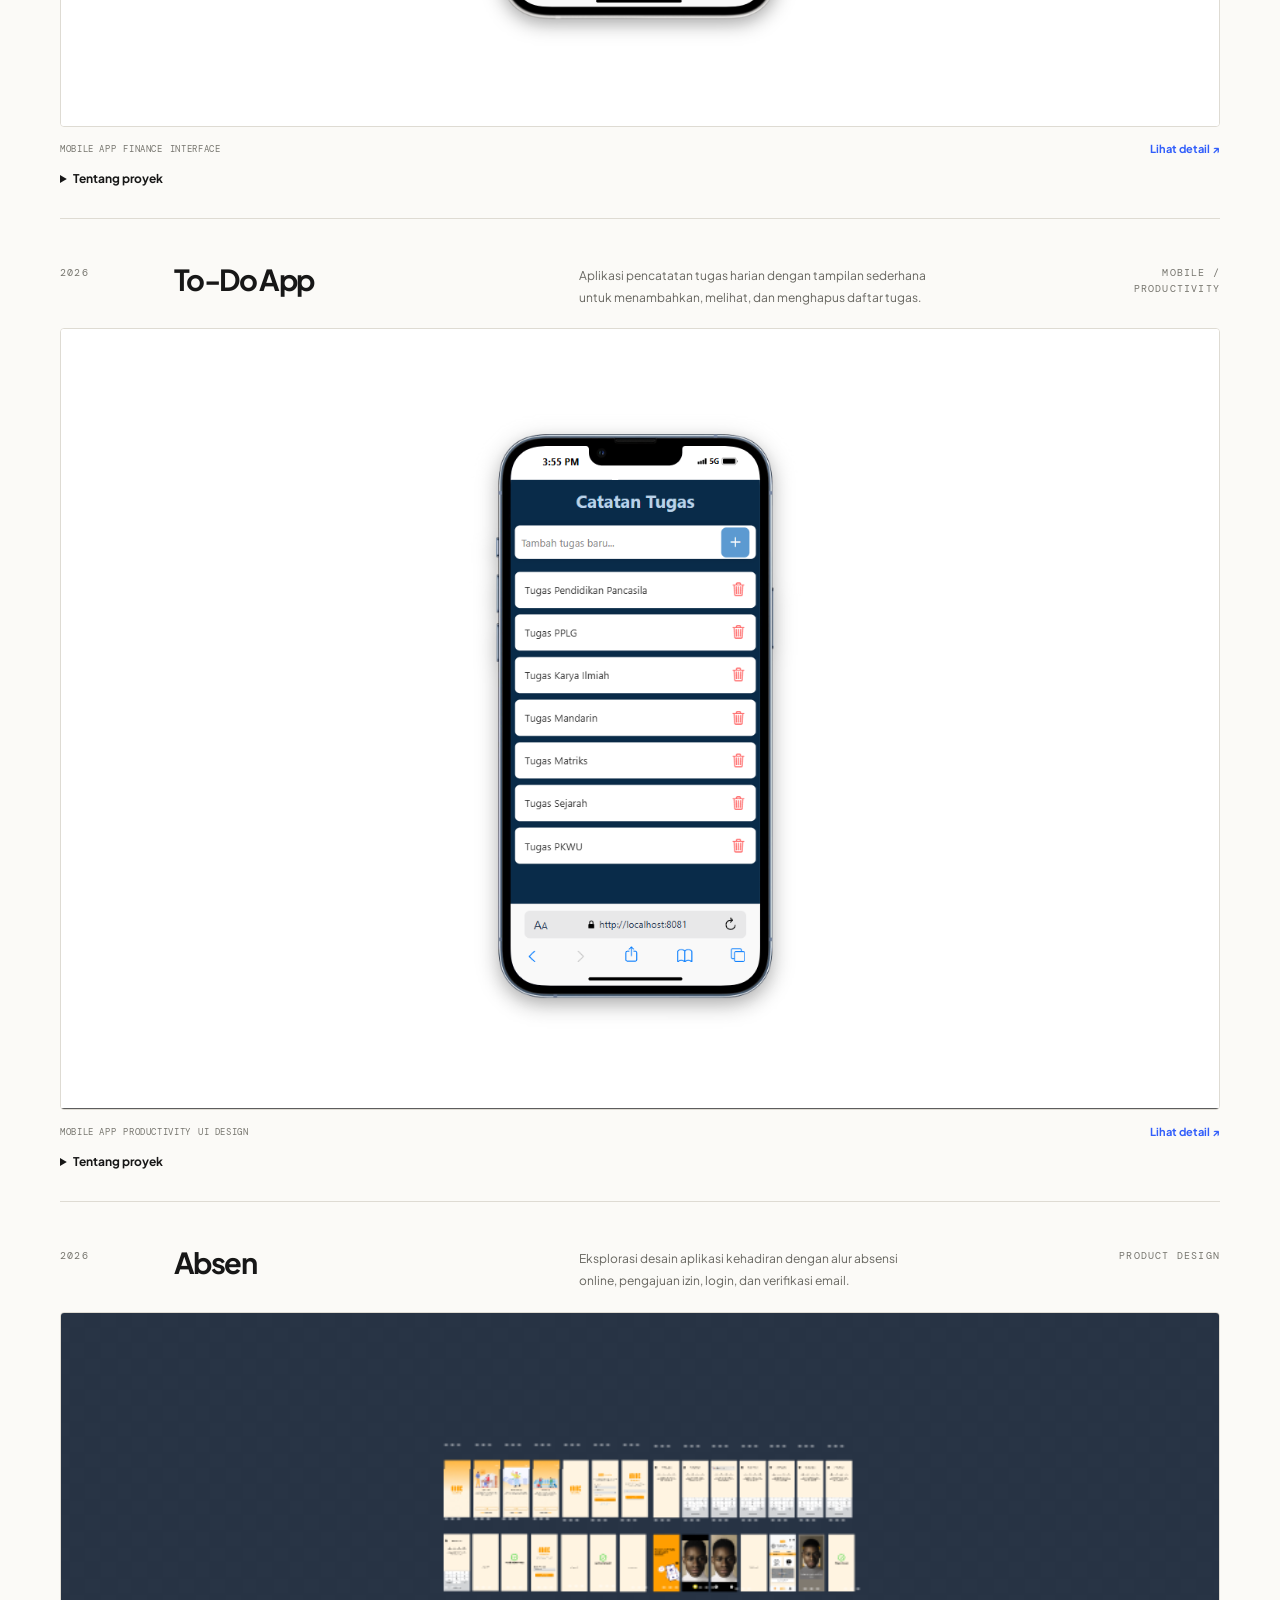
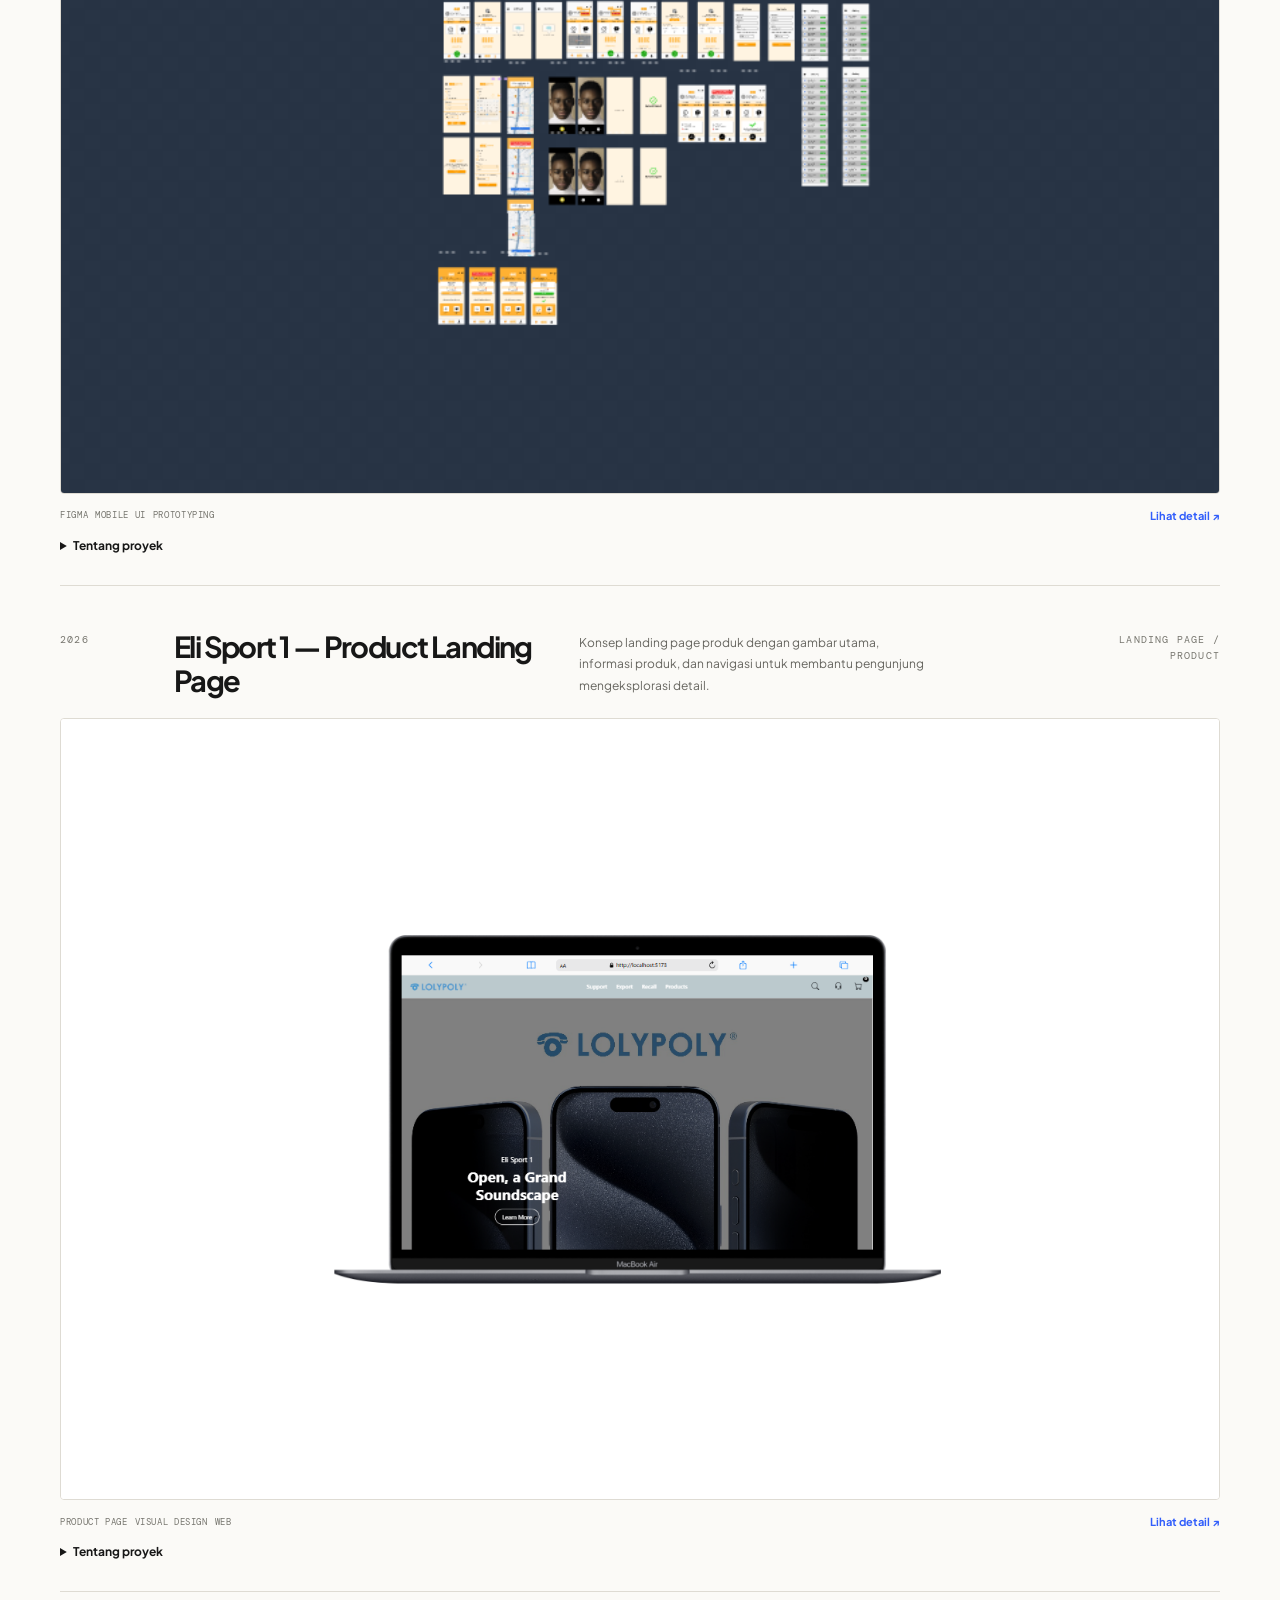
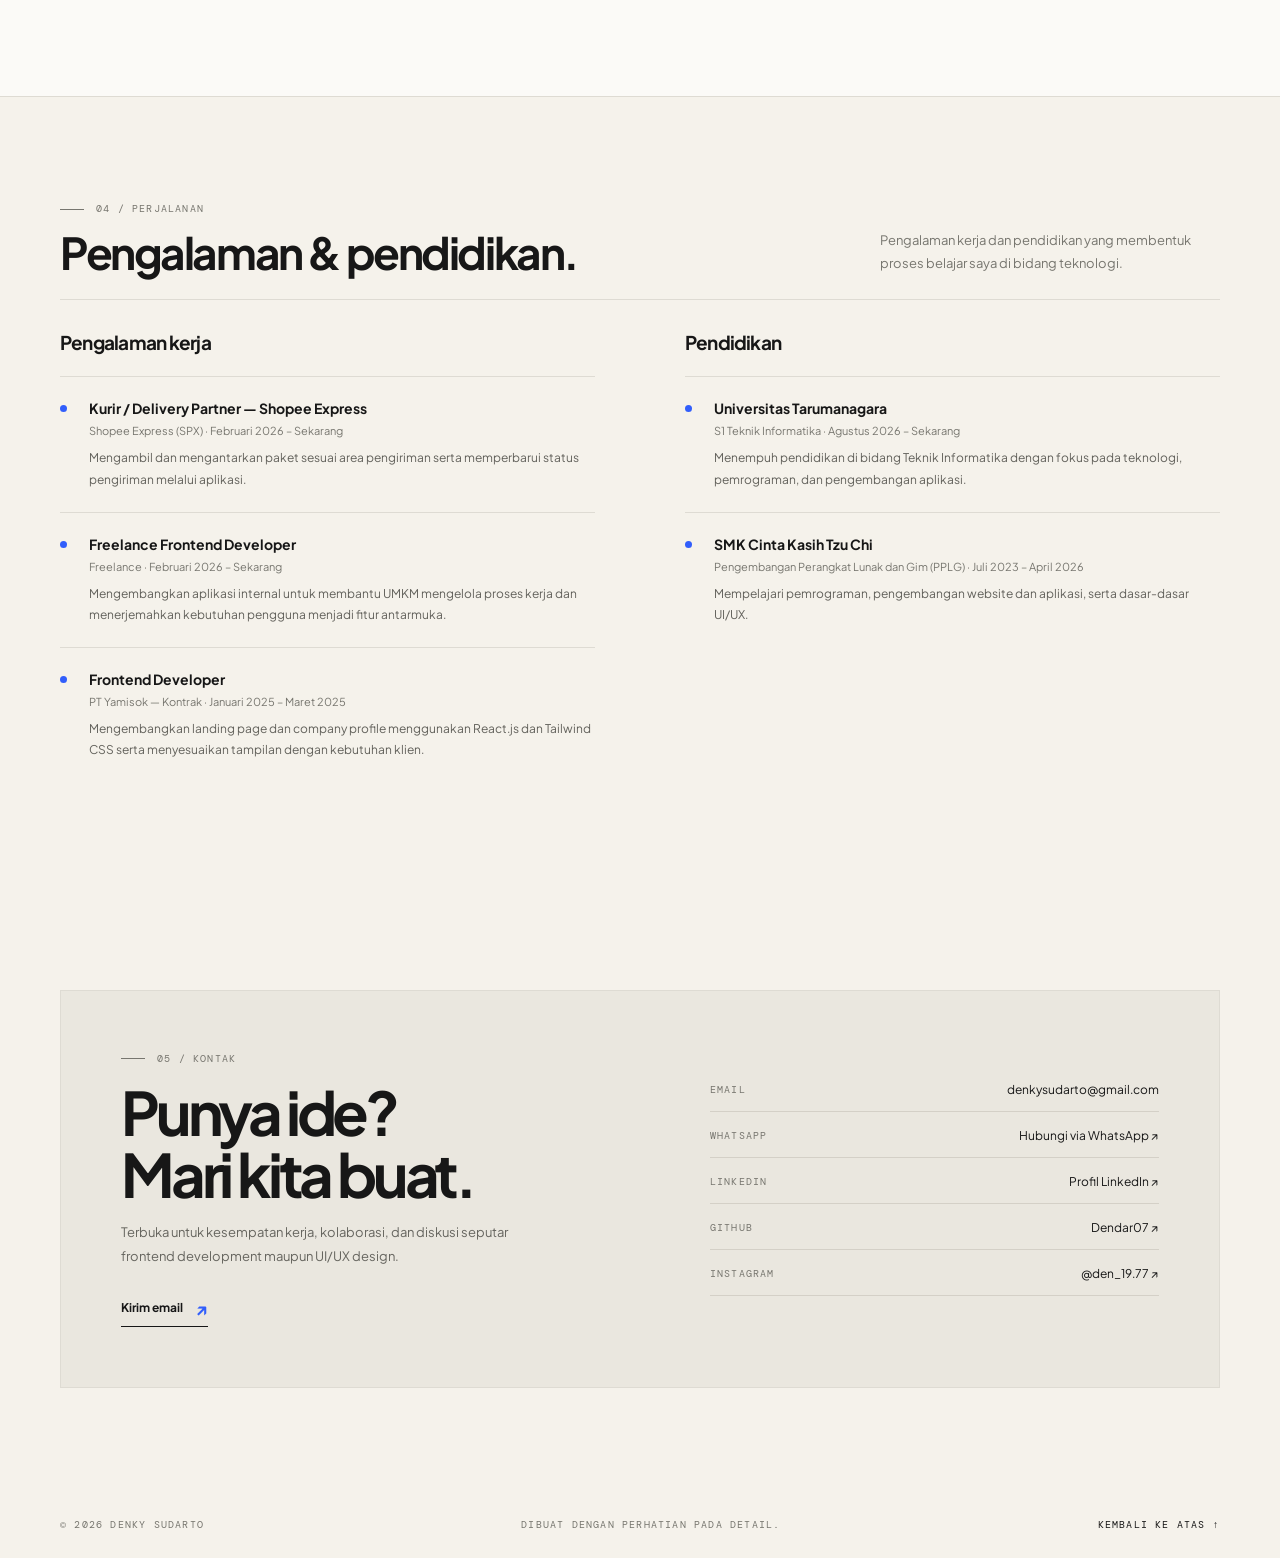
==== commit 8ff320fc: "feat: improve PWA install support" ====
--- a/index_denky_updated.html
+++ b/index_denky_updated.html
@@ -282,15 +282,14 @@
       <div class="hero-top">
         <div>
           <div class="eyebrow mono">Portofolio · Jakarta, Indonesia</div>
-          <h1>WEB DEVELOPER<span class="blue">.</span><br><span class="outline">& UI/UX DESIGNER</span></h1>
+          <h1>WEB DEVELOPER<span class="blue">.</span><br><span class="outline">& QA WEBSITE</span></h1>
           <div class="tag-row" aria-label="Fokus keahlian">
             <span class="tag">Frontend Development</span>
             <span class="tag">UI/UX Design</span>
             <span class="tag">Web Experience</span>
           </div>
         </div>
-        <aside class="hero-intro">
-          <span class="mono muted">01 / Perkenalan</span>
+        <aside class="hero-intro">          <span class="mono muted">01 / Perkenalan</span>
           <p>Membangun pengalaman digital yang rapi, responsif, dan mudah digunakan — dari ide hingga antarmuka yang siap dipakai.</p>
         </aside>
       </div>
